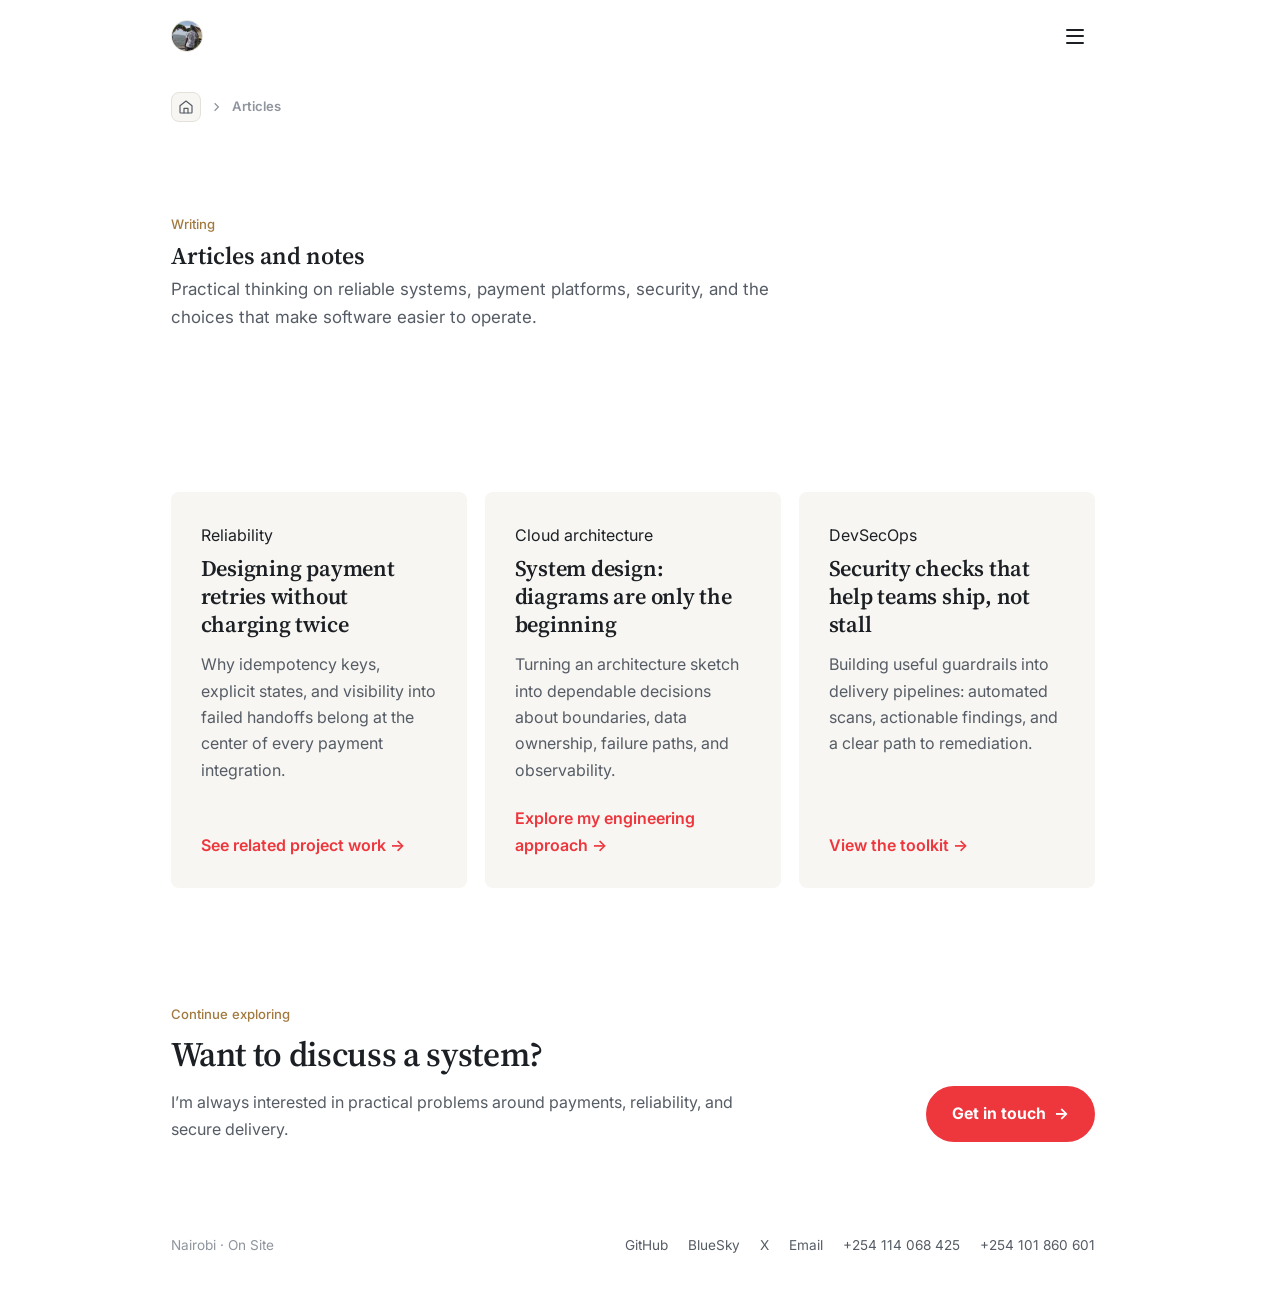
==== articles.html @ 3cbe91ba "Separated sections in files, added more verifiable content" ====
<!DOCTYPE html>
<html lang="en">

<head>
  <meta charset="UTF-8">
  <meta name="viewport" content="width=device-width, initial-scale=1, viewport-fit=cover">
  <title>Articles | Peter Barasa</title>
  <link rel="icon" href="static/favicon.ico" sizes="any">
  <link rel="icon" type="image/png" sizes="32x32" href="static/favicon-32x32.png">
  <link rel="icon" type="image/png" sizes="16x16" href="static/favicon-16x16.png">
  <link rel="apple-touch-icon" sizes="180x180" href="static/apple-touch-icon.png">
  <link rel="manifest" href="static/site.webmanifest">
  <meta name="theme-color" content="#ffffff">
  <link rel="preconnect" href="https://fonts.googleapis.com">
  <link rel="preconnect" href="https://fonts.gstatic.com" crossorigin>
  <link
    href="https://fonts.googleapis.com/css2?family=Source+Serif+4:opsz,wght@8..60,400;8..60,500;8..60,600;8..60,700&family=Inter:wght@400;500;600&display=swap"
    rel="stylesheet">
  <link rel="stylesheet" href="static/site.css">
  <script src="static/site.js" defer></script>
</head>

<body>
  <header class="nav">
    <div class="nav-inner">
      <a class="nav-id" href="index.html">
        <span class="avatar media">
          <img src="static/me.jpeg" alt="Peter Barasa" width="32" height="32" decoding="async">
        </span>
      </a>
      <button type="button" class="menu-btn" id="menuBtn" aria-expanded="false" aria-controls="sidebar"
        aria-label="Open menu">
        <span class="bar"></span>
        <span class="bar"></span>
        <span class="bar"></span>
      </button>
    </div>
  </header>

  <div class="sidebar-overlay" id="sidebarOverlay"></div>

  <aside class="sidebar" id="sidebar" aria-hidden="true">
    <nav class="links" aria-label="Site navigation">
      <a href="index.html">
        <svg viewBox="0 0 24 24" fill="none" stroke="currentColor" stroke-width="1.7" stroke-linecap="round"
          stroke-linejoin="round" aria-hidden="true">
          <path d="m3 10 9-7 9 7v10a1 1 0 0 1-1 1H4a1 1 0 0 1-1-1V10Z" />
          <path d="M9 21v-7h6v7" />
        </svg>
        Home
      </a>
      <a href="experience.html#philosophy">
        <svg viewBox="0 0 24 24" fill="none" stroke="currentColor" stroke-width="1.7" stroke-linecap="round"
          stroke-linejoin="round" aria-hidden="true">
          <path d="M9 18h6" />
          <path d="M10 22h4" />
          <path
            d="M15.09 14c.18-.98.65-1.74 1.41-2.5A4.65 4.65 0 0 0 18 8 6 6 0 0 0 6 8c0 1 .23 2.23 1.5 3.5A4.61 4.61 0 0 1 8.91 14" />
        </svg>
        Philosophy
      </a>
      <a href="experience.html#arsenal">
        <svg viewBox="0 0 24 24" fill="none" stroke="currentColor" stroke-width="1.7" stroke-linecap="round"
          stroke-linejoin="round" aria-hidden="true">
          <path d="M21 8.5 12 3.5 3 8.5v7L12 20.5l9-5v-7Z" />
          <path d="M3 8.5 12 13.5l9-5" />
          <path d="M12 13.5v7" />
        </svg>
        Arsenal
      </a>
      <a href="projects.html">
        <svg viewBox="0 0 24 24" fill="none" stroke="currentColor" stroke-width="1.7" stroke-linecap="round"
          stroke-linejoin="round" aria-hidden="true">
          <path d="m12 2 9 5-9 5-9-5 9-5Z" />
          <path d="m3 12 9 5 9-5" />
          <path d="m3 17 9 5 9-5" />
        </svg>
        Projects
      </a>
      <a href="focus.html#domain">
        <svg viewBox="0 0 24 24" fill="none" stroke="currentColor" stroke-width="1.7" stroke-linecap="round"
          stroke-linejoin="round" aria-hidden="true">
          <rect x="2" y="5" width="20" height="14" rx="2.5" />
          <path d="M2 10h20" />
        </svg>
        FinTech
      </a>
      <a href="focus.html#ai-workflows">
        <svg viewBox="0 0 24 24" fill="none" stroke="currentColor" stroke-width="1.7" stroke-linecap="round"
          stroke-linejoin="round" aria-hidden="true">
          <path d="M12 2.5 13.9 8 19.5 9.9 13.9 11.8 12 17.3 10.1 11.8 4.5 9.9 10.1 8 12 2.5Z" />
          <path d="M18.5 15.5 19.3 17.7 21.5 18.5 19.3 19.3 18.5 21.5 17.7 19.3 15.5 18.5 17.7 17.7 18.5 15.5Z" />
        </svg>
        AI Workflows
      </a>
      <a href="focus.html#research">
        <svg viewBox="0 0 24 24" fill="none" stroke="currentColor" stroke-width="1.7" stroke-linecap="round"
          stroke-linejoin="round" aria-hidden="true">
          <path d="M3 17 9 11l4 4 8-8" />
          <path d="M15 7h6v6" />
        </svg>
        Research
      </a>
      <a href="community.html">
        <svg viewBox="0 0 24 24" fill="none" stroke="currentColor" stroke-width="1.7" stroke-linecap="round" stroke-linejoin="round" aria-hidden="true">
          <path d="M16 20v-1.5A3.5 3.5 0 0 0 12.5 15h-5A3.5 3.5 0 0 0 4 18.5V20" />
          <circle cx="10" cy="7" r="3" />
          <path d="M17 9a3 3 0 1 0 0-6M20 20v-1.5a3.5 3.5 0 0 0-2.5-3.35" />
        </svg>
        Community
      </a>
      <a href="articles.html">
        <svg viewBox="0 0 24 24" fill="none" stroke="currentColor" stroke-width="1.7" stroke-linecap="round" stroke-linejoin="round" aria-hidden="true">
          <path d="M5 3h11l3 3v15H5z" />
          <path d="M8 10h8M8 14h8M8 18h5" />
        </svg>
        Articles
      </a>

      <a href="education.html">
        <svg viewBox="0 0 24 24" fill="none" stroke="currentColor" stroke-width="1.7" stroke-linecap="round"
          stroke-linejoin="round" aria-hidden="true">
          <path d="M22 9.5 12 4.5 2 9.5l10 5 10-5Z" />
          <path d="M6 11.8V16c0 1.4 2.7 2.5 6 2.5s6-1.1 6-2.5v-4.2" />
        </svg>
        Education
      </a>
      <a href="contact.html">
        <svg viewBox="0 0 24 24" fill="none" stroke="currentColor" stroke-width="1.7" stroke-linecap="round"
          stroke-linejoin="round" aria-hidden="true">
          <rect x="2.5" y="4.5" width="19" height="15" rx="2.5" />
          <path d="m3.5 7 8.5 6 8.5-6" />
        </svg>
        Connect
      </a>
    </nav>
    <div class="sidebar-foot">
      <a href="https://github.com/barasapeter" target="_blank" rel="noopener">GitHub</a>
      <a href="https://bsky.app/profile/barasapeter.bsky.social" target="_blank" rel="noopener">BlueSky</a>
      <a href="https://x.com/devilmusk" target="_blank" rel="noopener">X</a>
    </div>
  </aside>
  <div class="page-trail wrap" aria-label="You are here">
    <a href="index.html" aria-label="Home">
      <svg viewBox="0 0 24 24" fill="none" stroke="currentColor" stroke-width="1.8" stroke-linecap="round" stroke-linejoin="round" aria-hidden="true"><path d="m3 10 9-7 9 7v10a1 1 0 0 1-1 1H4a1 1 0 0 1-1-1V10Z" /><path d="M9 21v-7h6v7" /></svg>
    </a>
    <svg class="trail-arrow" viewBox="0 0 24 24" fill="none" stroke="currentColor" stroke-width="2" aria-hidden="true"><path d="m9 18 6-6-6-6" /></svg>
    <span aria-current="page">Articles</span>
  </div>
  <main id="top">
    <section class="wrap articles-intro">
      <span class="eyebrow">Writing</span>
      <h1>Articles and notes</h1>
      <p class="lede">Practical thinking on reliable systems, payment platforms, security, and the choices that make software easier to operate.</p>
    </section>
    <section class="wrap article-list" aria-label="Articles">
      <article class="article-card">
        <span class="kicker">Reliability</span>
        <h2>Designing payment retries without charging twice</h2>
        <p>Why idempotency keys, explicit states, and visibility into failed handoffs belong at the center of every payment integration.</p>
        <a class="text-link" href="project-details.html">See related project work <span aria-hidden="true">→</span></a>
      </article>
      <article id="system-design" class="article-card">
        <span class="kicker">Cloud architecture</span>
        <h2>System design: diagrams are only the beginning</h2>
        <p>Turning an architecture sketch into dependable decisions about boundaries, data ownership, failure paths, and observability.</p>
        <a class="text-link" href="experience.html">Explore my engineering approach <span aria-hidden="true">→</span></a>
      </article>
      <article class="article-card">
        <span class="kicker">DevSecOps</span>
        <h2>Security checks that help teams ship, not stall</h2>
        <p>Building useful guardrails into delivery pipelines: automated scans, actionable findings, and a clear path to remediation.</p>
        <a class="text-link" href="experience.html#arsenal">View the toolkit <span aria-hidden="true">→</span></a>
      </article>
    </section>
    <section class="page-next wrap" aria-label="Continue exploring">
      <span class="eyebrow">Continue exploring</span>
      <div class="page-next-inner">
        <div><h2>Want to discuss a system?</h2><p>I’m always interested in practical problems around payments, reliability, and secure delivery.</p></div>
        <a class="btn primary" href="contact.html">Get in touch <span aria-hidden="true">→</span></a>
      </div>
    </section>
  </main>
  <footer class="wrap">
    <div class="footer-inner">
      <span>Nairobi · On Site</span>
      <div class="footer-links">
        <a href="https://github.com/barasapeter" target="_blank" rel="noopener">GitHub</a>
        <a href="https://bsky.app/profile/barasapeter.bsky.social" target="_blank" rel="noopener">BlueSky</a>
        <a href="https://x.com/devilmusk" target="_blank" rel="noopener">X</a>
        <a
          href="https://cardlabs.cloud/cdn-cgi/l/email-protection#9bf9fae9fae8faebfeeffee9aea9dbfcf6faf2f7b5f8f4f6">Email</a>
        <a href="tel:+254114068425">+254 114 068 425</a>
        <a href="tel:+254101860601">+254 101 860 601</a>
      </div>

    </div>
  </footer>
</body>

</html>
---- static/site.css ----
:root {
      --bg: #ffffff;
      --bg-soft: #f7f6f3;
      --surface: #ffffff;
      --ink: #1c2024;
      --ink-soft: #565c65;
      --ink-faint: #90959d;
      --line: #e4e1da;
      --accent: #EE363D;
      --accent-soft: #eef1f4;
      --gold: #a2793f;
      --gold-soft: #f4ede1;
      --shadow: 0 1px 2px rgba(28, 32, 36, 0.04), 0 6px 20px rgba(28, 32, 36, 0.05);
      --radius: 8px;
      --font-serif: 'Source Serif 4', Georgia, 'Times New Roman', serif;
      --font-sans: 'Inter', -apple-system, BlinkMacSystemFont, 'Segoe UI', sans-serif;
      --header-h: 74px;
      --skel-base: var(--bg-soft);
      --skel-hi: var(--line);
      color-scheme: light;
    }

    @media (prefers-color-scheme: dark) {
      :root:not([data-theme="light"]) {
        --bg: #15171b;
        --bg-soft: #1b1e23;
        --surface: #1e2126;
        --ink: #edeae3;
        --ink-soft: #a4a9b3;
        --ink-faint: #6d7278;
        --line: #2c2f35;
        --accent: #a9c1dd;
        --accent-soft: #232a33;
        --gold: #d3ac74;
        --gold-soft: #2c2416;
        --shadow: 0 1px 2px rgba(0, 0, 0, 0.2), 0 8px 24px rgba(0, 0, 0, 0.3);
        color-scheme: dark;
      }
    }

    :root[data-theme="dark"] {
      --bg: #15171b;
      --bg-soft: #1b1e23;
      --surface: #1e2126;
      --ink: #edeae3;
      --ink-soft: #a4a9b3;
      --ink-faint: #6d7278;
      --line: #2c2f35;
      --accent: #a9c1dd;
      --accent-soft: #232a33;
      --gold: #d3ac74;
      --gold-soft: #2c2416;
      --shadow: 0 1px 2px rgba(0, 0, 0, 0.2), 0 8px 24px rgba(0, 0, 0, 0.3);
      color-scheme: dark;
    }

    * {
      box-sizing: border-box;
    }

    html {
      scroll-behavior: smooth;
      scroll-padding-top: calc(var(--header-h, 74px) + 16px + env(safe-area-inset-top, 0px));
      scrollbar-gutter: stable;
    }

    body {
      margin: 0;
      background: var(--bg);
      color: var(--ink);
      font-family: var(--font-sans);
      font-size: 16px;
      line-height: 1.65;
      padding-top: env(safe-area-inset-top, 0px);
      padding-bottom: env(safe-area-inset-bottom, 0px);
      -webkit-font-smoothing: antialiased;
    }

    img {
      max-width: 100%;
      display: block;
    }

    html.fonts-loading .hero,
    html.fonts-loading .nav-name {
      visibility: hidden;
    }

    a {
      color: inherit;
    }

    ::selection {
      background: var(--accent);
      color: #fff;
    }

    :focus-visible {
      outline: 2px solid var(--accent);
      outline-offset: 3px;
    }

    .wrap {
      width: 100%;
      max-width: 980px;
      margin-inline: auto;
      padding-inline: clamp(20px, 4vw, 28px);
    }

    h1,
    h2,
    h3,
    h4 {
      font-family: var(--font-serif);
      font-weight: 600;
      margin: 0;
      color: var(--ink);
    }

    p {
      margin: 0;
    }

    header.nav {
      position: sticky;
      top: env(safe-area-inset-top, 0px);
      z-index: 80;
      background: color-mix(in srgb, var(--bg) 88%, transparent);
      -webkit-backdrop-filter: blur(12px);
      backdrop-filter: blur(12px);
      transition: background-color .25s ease;
    }

    body.sidebar-locked header.nav {
      background: var(--bg);
    }

    .nav-inner {
      width: 100%;
      max-width: 980px;
      margin-inline: auto;
      padding-inline: clamp(20px, 4vw, 28px);
      padding-block: 16px;
      display: flex;
      align-items: center;
      justify-content: space-between;
      gap: 20px;
    }

    .nav-id {
      display: flex;
      align-items: center;
      gap: 11px;
      text-decoration: none;
      font-family: var(--font-serif);
      font-weight: 600;
      font-size: 1.05rem;
      min-width: 0;
      color: var(--accent);
    }

    .nav-id .avatar {
      width: 32px;
      height: 32px;
      border-radius: 50%;
      border: 1px solid var(--line);
      flex-shrink: 0;
      overflow: hidden;
    }

    .nav-id .avatar img {
      width: 100%;
      height: 100%;
      object-fit: cover;
      display: block;
    }

    .nav-id .nav-name {
      white-space: nowrap;
      overflow: hidden;
      text-overflow: ellipsis;
      min-width: 0;
    }

    .menu-btn {
      --line-w: 18px;
      --line-h: 1.5px;
      --line-gap: 5px;
      --shift: calc(var(--line-h) + var(--line-gap));
      display: flex;
      flex-direction: column;
      align-items: center;
      justify-content: center;
      gap: var(--line-gap);
      width: 40px;
      height: 40px;
      padding: 0;
      margin: 0;
      border: 0;
      border-radius: 8px;
      background: transparent;
      box-shadow: none;
      cursor: pointer;
      flex-shrink: 0;
      -webkit-tap-highlight-color: transparent;
      transition: background-color .15s ease;
    }

    .menu-btn:hover {
      background: var(--accent-soft);
    }

    .menu-btn:active {
      background: color-mix(in srgb, var(--accent-soft) 60%, var(--line));
    }

    .menu-btn .bar {
      display: block;
      width: var(--line-w);
      height: var(--line-h);
      background: var(--ink);
      border-radius: 1px;
      transition: transform .3s cubic-bezier(.4, 0, .2, 1), opacity .2s ease;
      will-change: transform, opacity;
    }

    .menu-btn[aria-expanded="true"] .bar:nth-child(1) {
      transform: translateY(var(--shift)) rotate(45deg);
    }

    .menu-btn[aria-expanded="true"] .bar:nth-child(2) {
      opacity: 0;
    }

    .menu-btn[aria-expanded="true"] .bar:nth-child(3) {
      transform: translateY(calc(-1 * var(--shift))) rotate(-45deg);
    }

    .sidebar-overlay {
      position: fixed;
      top: calc(var(--header-h, 74px) + env(safe-area-inset-top, 0px));
      left: 0;
      right: 0;
      bottom: 0;
      background: rgba(20, 22, 26, 0.35);
      opacity: 0;
      pointer-events: none;
      transition: opacity .28s ease;
      z-index: 60;
    }

    .sidebar-overlay.open {
      opacity: 1;
      pointer-events: auto;
    }

    .sidebar {
      position: fixed;
      top: 0;
      right: 0;
      height: 100%;
      width: min(300px, 80vw);
      padding-top: calc(var(--header-h, 74px) + env(safe-area-inset-top, 0px));
      background: var(--surface);
      border-left: 1px solid var(--line);
      box-shadow: -16px 0 40px -24px rgba(20, 22, 26, .35);
      z-index: 70;
      display: flex;
      flex-direction: column;
      transform: translateX(100%);
      visibility: hidden;
      transition: transform .28s cubic-bezier(.32, .72, .28, 1), visibility 0s linear .28s;
      will-change: transform;
    }

    .sidebar.open {
      transform: translateX(0);
      visibility: visible;
      transition: transform .28s cubic-bezier(.32, .72, .28, 1), visibility 0s;
    }

    nav.links {
      display: flex;
      flex-direction: column;
      gap: 2px;
      padding: 14px 12px;
      overflow-y: auto;
      flex: 1 1 auto;
      font-size: 0.95rem;
      -webkit-overflow-scrolling: touch;
    }

    nav.links a {
      position: relative;
      display: flex;
      align-items: center;
      gap: 13px;
      text-decoration: none;
      color: var(--ink-soft);
      font-weight: 500;
      padding: 12px 14px;
      border-radius: 10px;
      transition: background-color .18s ease, color .18s ease;
    }

    nav.links a svg {
      width: 18px;
      height: 18px;
      flex-shrink: 0;
      opacity: .65;
      transition: opacity .18s ease, color .18s ease;
    }

    nav.links a:hover,
    nav.links a:focus-visible {
      background: var(--accent-soft);
      color: var(--ink);
    }

    nav.links a:hover svg,
    nav.links a:focus-visible svg {
      opacity: 1;
      color: var(--accent);
    }

    nav.links a.active {
      background: var(--accent-soft);
      color: var(--accent);
      font-weight: 600;
    }

    nav.links a.active svg {
      opacity: 1;
      color: var(--accent);
    }

    nav.links a.active::before {
      content: "";
      position: absolute;
      right: -12px;
      top: 50%;
      transform: translateY(-50%);
      width: 3px;
      height: 20px;
      border-radius: 3px 0 0 3px;
      background: var(--accent);
    }

    .sidebar-foot {
      margin-top: auto;
      padding: 14px 16px calc(16px + env(safe-area-inset-bottom, 0px));
      display: flex;
      gap: 8px;
    }

    .sidebar-foot a {
      flex: 1 1 0;
      text-align: center;
      text-decoration: none;
      font-size: 0.78rem;
      font-weight: 500;
      color: var(--ink-soft);
      background: var(--bg-soft);
      border: 1px solid var(--line);
      padding: 9px 6px;
      border-radius: 10px;
      transition: color .18s ease, border-color .18s ease;
    }

    .sidebar-foot a:hover {
      color: var(--accent);
      border-color: var(--accent);
    }

    body.sidebar-locked {
      overflow: hidden;
    }

    @media (prefers-reduced-motion: reduce) {

      .sidebar,
      .sidebar-overlay,
      nav.links a,
      nav.links a svg,
      .menu-btn .bar {
        transition: none !important;
      }
    }

    section {
      padding-block: clamp(56px, 8vw, 88px);
    }

    section.alt {
      background: var(--bg-soft);
    }

    .eyebrow {
      font-size: 0.82rem;
      color: var(--gold);
      margin-bottom: 14px;
      font-weight: 500;
    }

    h2 {
      font-size: clamp(1.6rem, 2.8vw, 2.15rem);
      margin-bottom: 16px;
      letter-spacing: -0.01em;
    }

    .lede {
      color: var(--ink-soft);
      max-width: 60ch;
      margin-bottom: clamp(28px, 4vw, 44px);
      font-size: 1.06rem;
    }

    /* ---------------------------------------------------------------
       HERO
       --------------------------------------------------------------- */

    .hero {
      padding-block: clamp(32px, 5vw, 72px) clamp(40px, 6vw, 80px);
    }

    .hero-grid {
      display: grid;
      grid-template-columns: minmax(0, 1.12fr) minmax(0, 0.72fr);
      gap: clamp(28px, 5vw, 60px);
      align-items: start;
    }

    .hero .role {
      font-size: clamp(0.82rem, 1.4vw, 0.95rem);
      color: var(--gold);
      font-weight: 500;
      margin-bottom: 10px;
    }

    .hero h1 {
      font-size: clamp(1.9rem, 5.4vw, 3.1rem);
      line-height: 1.13;
      letter-spacing: -0.02em;
      margin-bottom: 14px;
      text-wrap: balance;
    }

    .hero .headline {
      font-family: var(--font-serif);
      font-size: clamp(1.35rem, 3vw, 1.9rem);
      line-height: 1.25;
      letter-spacing: -0.01em;
      font-weight: 500;
      color: var(--ink);
      margin-bottom: 22px;
      max-width: 42ch;
      text-wrap: balance;
    }

    .hero .desc-primary {
      color: var(--ink-soft);
      font-size: clamp(0.92rem, 1.3vw, 1rem);
      max-width: 50ch;
      margin-bottom: 20px;
      line-height: 1.6;
    }

    /* --- Hero callout: "Operating principle" (minimal) --- */

    .hero-note {
      margin-top: 28px;
      max-width: 56ch;
      padding: clamp(18px, 2.6vw, 24px) clamp(20px, 3vw, 28px);
      background: var(--bg-soft);
      border-left: 3px solid var(--gold);
      border-radius: 0 var(--radius) var(--radius) 0;
    }

    .hero-note p {
      color: var(--ink-soft);
      font-size: 0.95rem;
      line-height: 1.7;
    }

    .hero-ctas {
      display: flex;
      gap: 12px;
      flex-wrap: nowrap;
    }

    .btn {
      font-family: var(--font-sans);
      font-size: 0.99rem;
      font-weight: bold;
      padding: 13px 24px;
      border-radius: 40px;
      text-decoration: none;
      display: inline-flex;
      align-items: center;
      gap: 8px;
      border: 2px solid var(--line);
      color: var(--ink);
      transition: border-color .15s ease, background-color .15s ease;
      white-space: nowrap;
    }

    .btn.primary {
      background: var(--accent);
      border-color: var(--accent);
      color: #fff;
    }

    .btn.primary:hover {
      background: color-mix(in srgb, var(--accent) 85%, black);
    }

    .btn:not(.primary):hover {
      border-color: var(--accent);
    }

    .btn-icon {
      width: 1em;
      height: 1em;
      display: block;
      flex-shrink: 0;
    }

    .hero-photo {
      justify-self: end;
      width: 100%;
      max-width: 340px;
      aspect-ratio: 4 / 5;
      border-radius: var(--radius);
      overflow: hidden;
      border: 1px solid var(--line);
      background: var(--bg-soft);
      box-shadow: var(--shadow);
    }

    .hero-photo img {
      width: 100%;
      height: 100%;
      object-fit: cover;
      object-position: center 22%;
    }

    .stat-strip {
      display: grid;
      grid-template-columns: repeat(3, minmax(0, 1fr));
      gap: clamp(24px, 4vw, 48px);
      margin-top: clamp(44px, 6vw, 68px);
      padding-top: 0;
    }

    .stat-strip .stat {
      padding-block: 4px;
    }

    .stat .num {
      font-family: var(--font-serif);
      font-size: clamp(1.35rem, 3vw, 1.7rem);
      color: var(--accent);
      display: block;
      line-height: 1.2;
    }

    .stat .label {
      font-size: 0.85rem;
      color: var(--ink-faint);
      margin-top: 6px;
      display: block;
    }

    .quote-block {
      font-family: var(--font-serif);
      font-size: clamp(1.15rem, 2.2vw, 1.35rem);
      line-height: 1.5;
      color: var(--ink);
      max-width: 66ch;
      margin: 0 0 clamp(32px, 4vw, 44px);
      padding-left: clamp(16px, 3vw, 24px);
      border-left: 3px solid var(--gold);
    }

    .motive-list {
      display: grid;
      grid-template-columns: repeat(auto-fit, minmax(260px, 1fr));
      gap: 32px 40px;
    }

    .motive-list .item {
      display: flex;
      gap: 16px;
    }

    .motive-list .mark {
      font-family: var(--font-serif);
      color: var(--gold);
      font-size: 1.2rem;
      flex-shrink: 0;
      line-height: 1.6;
    }

    .motive-list p {
      color: var(--ink-soft);
      font-size: 0.98rem;
    }

    .role-chips {
      display: flex;
      flex-wrap: wrap;
      gap: 10px;
      margin-top: 40px;
    }

    .chip {
      font-size: 0.85rem;
      color: var(--ink-soft);
      background: var(--accent-soft);
      padding: 7px 15px;
      border-radius: 40px;
    }

    /* ---------------------------------------------------------------
       ENGINEERING PHILOSOPHY TOPICS PANEL
       --------------------------------------------------------------- */

    .philosophy-topics {
      margin-top: clamp(36px, 5vw, 56px);
      padding: clamp(22px, 3.2vw, 34px);
      background: var(--surface);
      border: 1px solid var(--line);
      border-radius: var(--radius);
      box-shadow: var(--shadow);
    }

    .philosophy-topics .topics-title {
      font-family: var(--font-serif);
      font-size: clamp(1.05rem, 2.2vw, 1.28rem);
      font-weight: 600;
      line-height: 1.4;
      letter-spacing: -0.01em;
      color: var(--ink);
      margin-bottom: 18px;
    }

    .philosophy-topics .role-chips {
      margin-top: 0;
      gap: 9px;
    }

    a.chip {
      display: inline-flex;
      align-items: center;
      gap: 7px;
      text-decoration: none;
      border: 1px solid transparent;
    }

    a.chip .chip-arrow {
      width: 13px;
      height: 13px;
      flex-shrink: 0;
      opacity: .5;
      transition: transform .18s ease, opacity .18s ease;
    }

    a.chip:hover,
    a.chip:focus-visible {
      background: var(--bg);
      color: var(--accent);
      border-color: color-mix(in srgb, var(--accent) 45%, transparent);
    }

    a.chip:hover .chip-arrow,
    a.chip:focus-visible .chip-arrow {
      opacity: 1;
      transform: translateX(2px);
    }

    .topics-cta {
      display: flex;
      align-items: center;
      flex-wrap: wrap;
      gap: 12px;
      margin-top: clamp(22px, 3vw, 28px);
      padding-top: clamp(20px, 3vw, 26px);
    }

    .topics-cta .btn {
      font-size: 0.92rem;
      padding: 11px 20px;
    }

    @media (prefers-reduced-motion: reduce) {

      a.chip,
      a.chip .chip-arrow {
        transition: none !important;
      }
    }

    .arsenal-list {
      display: flex;
      flex-direction: column;
    }

    .arsenal-row {
      display: grid;
      grid-template-columns: minmax(180px, 240px) 1fr;
      gap: clamp(16px, 4vw, 32px);
      padding-block: clamp(24px, 3.5vw, 36px);
    }

    .arsenal-row h3 {
      font-size: 1.12rem;
    }

    .arsenal-row .kicker {
      display: block;
      font-size: 0.82rem;
      color: var(--gold);
      margin-bottom: 6px;
      font-family: var(--font-sans);
      font-weight: 500;
    }

    .arsenal-row .tools {
      color: var(--ink-faint);
      font-size: 0.88rem;
      margin-top: 10px;
    }

    .arsenal-row ul {
      margin: 0;
      padding-left: 18px;
      color: var(--ink-soft);
      font-size: 0.95rem;
    }

    .arsenal-row li {
      margin-bottom: 6px;
    }

    .project {
      background: var(--surface);
      border: 1px solid var(--line);
      border-radius: var(--radius);
      padding: clamp(22px, 3.4vw, 34px);
      margin-bottom: 22px;
      box-shadow: var(--shadow);
    }

    .project-head {
      display: flex;
      justify-content: space-between;
      align-items: baseline;
      gap: 16px;
      flex-wrap: wrap;
      margin-bottom: 12px;
    }

    .project-head h3 {
      font-size: 1.25rem;
    }

    .project-head a.visit {
      font-size: 0.86rem;
      color: var(--accent);
      text-decoration: none;
      border-bottom: 1px solid color-mix(in srgb, var(--accent) 40%, transparent);
      white-space: nowrap;
      font-family: var(--font-sans);
    }

    .project-head a.visit:hover {
      border-color: var(--accent);
    }

    .project p.desc {
      color: var(--ink-soft);
      margin-bottom: 22px;
      max-width: 70ch;
    }

    .project-cols {
      display: grid;
      grid-template-columns: repeat(auto-fit, minmax(190px, 1fr));
      gap: 22px;
      margin-bottom: 20px;
    }

    .project-cols h4 {
      font-size: 0.82rem;
      color: var(--gold);
      margin: 0 0 9px;
      font-weight: 500;
    }

    .project-cols ul {
      margin: 0;
      padding-left: 16px;
      font-size: 0.9rem;
      color: var(--ink-soft);
    }

    .project-cols li {
      margin-bottom: 5px;
    }

    .stack-row {
      display: flex;
      flex-wrap: wrap;
      gap: 8px;
    }

    .stack-row span {
      font-size: 0.8rem;
      color: var(--ink-soft);
      background: var(--accent-soft);
      padding: 5px 12px;
      border-radius: 40px;
    }

    .two-col {
      display: grid;
      grid-template-columns: repeat(auto-fit, minmax(260px, 1fr));
      gap: clamp(28px, 5vw, 56px);
    }

    .two-col h4 {
      font-size: 0.95rem;
      color: var(--accent);
      margin-bottom: 16px;
      font-family: var(--font-sans);
      font-weight: 600;
    }

    .two-col ul {
      margin: 0;
      padding-left: 18px;
      color: var(--ink-soft);
      font-size: 0.97rem;
    }

    .two-col li {
      margin-bottom: 10px;
    }

    .flow-grid {
      display: grid;
      grid-template-columns: repeat(auto-fit, minmax(190px, 1fr));
      gap: clamp(22px, 3vw, 28px);
      margin-bottom: 36px;
    }

    .flow-card h4 {
      font-size: 1.02rem;
      margin-bottom: 8px;
      font-family: var(--font-serif);
    }

    .flow-card p {
      font-size: 0.9rem;
      color: var(--ink-soft);
    }

    .flow-card .rule {
      width: 28px;
      height: 2px;
      background: var(--gold);
      margin-bottom: 14px;
    }

    .principle-grid {
      display: grid;
      grid-template-columns: repeat(3, minmax(0, 1fr));
      gap: clamp(28px, 4vw, 40px) clamp(32px, 5vw, 56px);
    }

    .principle-grid h4 {
      font-size: 1.05rem;
      margin-bottom: 14px;
    }

    .principle-grid ul {
      margin: 0;
      padding-left: 18px;
      color: var(--ink-soft);
      font-size: 0.95rem;
    }

    .principle-grid li {
      margin-bottom: 9px;
    }

    .principle-photo {
      justify-self: center;
      align-self: start;
      width: 100%;
      max-width: 220px;
      aspect-ratio: 4 / 5;
      border-radius: var(--radius);
      border: 1px solid var(--line);
      box-shadow: var(--shadow);
    }

    .principle-photo img {
      width: 100%;
      height: 100%;
      object-fit: cover;
      object-position: center 22%;
    }

    .edu-block {
      background: var(--surface);
      border: 1px solid var(--line);
      border-radius: var(--radius);
      padding: clamp(24px, 4vw, 40px);
      box-shadow: var(--shadow);
    }

    .edu-block h3 {
      font-size: 1.2rem;
      margin-bottom: 4px;
    }

    .edu-block .school {
      color: var(--accent);
      font-size: 0.95rem;
      margin-bottom: 26px;
      display: block;
      font-family: var(--font-sans);
    }

    .edu-cols {
      display: grid;
      grid-template-columns: repeat(auto-fit, minmax(200px, 1fr));
      gap: clamp(22px, 3vw, 30px);
    }

    .edu-cols h4 {
      font-size: 0.82rem;
      color: var(--ink-faint);
      margin-bottom: 10px;
      font-family: var(--font-sans);
      font-weight: 500;
    }

    .edu-cols ul {
      margin: 0;
      padding-left: 16px;
      font-size: 0.88rem;
      color: var(--ink-soft);
    }

    .edu-cols li {
      margin-bottom: 6px;
    }

    .cert-cols {
      display: grid;
      grid-template-columns: repeat(auto-fit, minmax(240px, 1fr));
      gap: clamp(28px, 4vw, 40px);
      margin-top: 56px;
    }

    .cert-cols h4 {
      font-size: 0.95rem;
      color: var(--accent);
      margin-bottom: 16px;
      font-family: var(--font-sans);
      font-weight: 600;
    }

    .cert-cols ul {
      margin: 0;
      padding-left: 18px;
      color: var(--ink-soft);
    }

    .cert-cols li {
      margin-bottom: 9px;
    }

    .connect-ctas {
      display: flex;
      gap: 14px;
      flex-wrap: wrap;
    }

    .page-trail {
      display: flex;
      align-items: center;
      gap: 8px;
      padding-top: 20px;
      color: var(--ink-faint);
      font-size: .82rem;
      font-weight: 600;
    }

    .page-trail a {
      display: grid;
      place-items: center;
      width: 30px;
      height: 30px;
      color: var(--ink-soft);
      background: var(--bg-soft);
      border: 1px solid var(--line);
      border-radius: 8px;
    }

    .page-trail a:hover { color: var(--accent); }
    .page-trail svg { width: 16px; height: 16px; }
    .page-trail .trail-arrow { width: 15px; color: var(--ink-faint); }

    .page-next {
      padding-top: clamp(36px, 6vw, 64px);
      padding-bottom: clamp(28px, 5vw, 52px);
    }

    .page-next-inner {
      display: flex;
      align-items: end;
      justify-content: space-between;
      gap: 24px;
    }

    .page-next h2 {
      font-size: clamp(1.55rem, 3vw, 2.15rem);
      margin-bottom: 6px;
    }

    .page-next p {
      color: var(--ink-soft);
      max-width: 58ch;
    }

    .project-section { padding-bottom: 20px; }

    .project-grid {
      display: grid;
      grid-template-columns: repeat(3, minmax(0, 1fr));
      gap: 18px;
      margin-top: 28px;
    }

    .project-card {
      overflow: hidden;
      background: var(--surface);
      border: 1px solid var(--line);
      border-radius: var(--radius);
      box-shadow: var(--shadow);
    }

    .project-card > img {
      width: 100%;
      aspect-ratio: 16 / 9;
      object-fit: cover;
    }

    .project-card-body { padding: 20px; }
    .project-card h3 { font-size: 1.3rem; margin: 5px 0 9px; }
    .project-card p { color: var(--ink-soft); font-size: .93rem; }
    .project-card .stack-row { margin-top: 18px; }

    .project-detail-intro { padding-bottom: 30px; }
    .project-detail { display: grid; grid-template-columns: minmax(220px, .75fr) minmax(0, 1.25fr); gap: clamp(24px, 5vw, 56px); align-items: start; padding: clamp(38px, 6vw, 72px) 0; max-width: 924px; margin: 0 auto; border-top: 1px solid var(--line); }
    .project-detail > img { width: 100%; aspect-ratio: 4 / 3; object-fit: cover; border-radius: var(--radius); }
    .project-detail h2 { font-size: clamp(1.55rem, 3vw, 2.15rem); margin: 5px 0 10px; }
    .project-detail .project-cols { margin-top: 22px; }
    .project-detail .project-cols p { color: var(--ink-soft); font-size: .92rem; }

    .articles-intro { padding-bottom: 28px; }
    .article-list { display: grid; grid-template-columns: repeat(3, minmax(0, 1fr)); gap: 18px; padding-bottom: 48px; }
    .article-card { display: flex; flex-direction: column; align-items: flex-start; padding: clamp(22px, 3vw, 30px); background: var(--bg-soft); border-radius: var(--radius); }
    .article-card h2 { font-size: 1.4rem; line-height: 1.25; margin: 7px 0 12px; }
    .article-card p { color: var(--ink-soft); margin-bottom: 22px; }
    .text-link { color: var(--accent); text-decoration: none; font-weight: 600; margin-top: auto; }
    .text-link:hover { text-decoration: underline; }

    .community-intro { padding-bottom: 28px; }
    .community-list { display: grid; grid-template-columns: repeat(3, minmax(0, 1fr)); gap: 18px; padding-bottom: 48px; }
    .community-card { overflow: hidden; background: var(--bg-soft); border-radius: var(--radius); }
    .community-card > img { width: 100%; aspect-ratio: 16 / 9; object-fit: cover; }
    .community-card-body { display: flex; flex-direction: column; align-items: flex-start; height: calc(100% - 1px); padding: clamp(24px, 3vw, 34px); }
    .community-card h2 { font-size: 1.45rem; line-height: 1.25; margin: 7px 0 12px; }
    .community-card p { color: var(--ink-soft); margin-bottom: 22px; }
    .community-featured { grid-column: span 2; background: var(--surface); border: 1px solid var(--line); box-shadow: var(--shadow); }
    .community-featured { display: grid; grid-template-columns: minmax(220px, .72fr) minmax(0, 1.28fr); }
    .community-featured > img { height: 100%; min-height: 260px; aspect-ratio: auto; }
    .community-topics { display: flex; flex-wrap: wrap; gap: 8px; margin: 4px 0 22px; }
    .community-topics span { padding: 6px 10px; border-radius: 99px; background: var(--accent-soft); color: var(--ink-soft); font-size: .82rem; }
    .community-social { padding-top: 10px; padding-bottom: 48px; }
    .community-social h2 { margin: 4px 0 6px; }
    .community-social > p { color: var(--ink-soft); margin-bottom: 20px; }

    /* Capability groups: concise cards instead of a long, dense checklist. */
    .arsenal-list {
      display: grid;
      grid-template-columns: repeat(2, minmax(0, 1fr));
      gap: 16px;
    }

    .arsenal-row {
      display: flex;
      flex-direction: column;
      gap: 18px;
      min-width: 0;
      padding: clamp(22px, 3vw, 30px);
      background: var(--bg-soft);
      border-radius: var(--radius);
    }

    .arsenal-row .tools {
      line-height: 1.7;
      margin-top: 8px;
    }

    .arsenal-row ul {
      padding-left: 17px;
      font-size: .9rem;
    }

    /* Project details become self-contained cards, including at mobile widths. */
    .project-detail {
      width: min(calc(100% - 40px), 924px);
      grid-template-columns: minmax(230px, .78fr) minmax(0, 1.22fr);
      gap: 0;
      overflow: hidden;
      padding: 0;
      margin: 0 auto 22px;
      background: var(--surface);
      border: 1px solid var(--line);
      border-radius: var(--radius);
      box-shadow: var(--shadow);
    }

    .project-detail > img {
      height: 100%;
      min-height: 260px;
      border-radius: 0;
    }

    .project-detail > div { padding: clamp(22px, 4vw, 38px); }
    .project-detail .lede { margin-bottom: 22px; }
    .project-detail .project-cols { margin: 0; gap: 10px; }
    .project-detail .project-cols > div {
      padding: 14px;
      background: var(--bg-soft);
      border-radius: 7px;
    }
    .project-detail .project-cols h4 { margin-bottom: 5px; }

    @media (max-width: 760px) {
      .arsenal-list { grid-template-columns: 1fr; }
      .project-detail { width: min(calc(100% - 32px), 560px); grid-template-columns: 1fr; }
      .project-detail > img { height: auto; min-height: 0; max-height: 230px; aspect-ratio: 16 / 9; }
      .project-detail > div { padding: 22px; }
    }

    @media (max-width: 760px) {
      .project-grid { grid-template-columns: 1fr; }
      .project-detail { grid-template-columns: 1fr; }
      .project-detail > img { max-height: 260px; }
      .article-list { grid-template-columns: 1fr; }
      .community-list { grid-template-columns: 1fr; }
      .community-featured { grid-column: auto; }
      .community-featured { display: block; }
      .community-featured > img { height: auto; min-height: 0; aspect-ratio: 16 / 9; }
    }

    @media (max-width: 620px) {
      .page-next-inner {
        align-items: flex-start;
        flex-direction: column;
      }
    }

    footer {
      padding: 40px 0 48px;
    }

    .footer-inner {
      display: flex;
      justify-content: space-between;
      align-items: center;
      flex-wrap: wrap;
      gap: 14px;
      font-size: 0.85rem;
      color: var(--ink-faint);
    }

    .footer-links {
      display: flex;
      gap: 20px;
      flex-wrap: wrap;
    }

    .footer-links a {
      text-decoration: none;
      color: var(--ink-soft);
    }

    .footer-links a:hover {
      color: var(--accent);
    }

    .media {
      position: relative;
      overflow: hidden;
      background-color: var(--skel-base);
      background-image: linear-gradient(90deg,
          var(--skel-base) 25%,
          var(--skel-hi) 37%,
          var(--skel-base) 63%);
      background-size: 400% 100%;
      background-repeat: no-repeat;
      background-position: 100% 50%;
      animation: skeleton-sweep 1.4s ease-in-out infinite;
    }

    @keyframes skeleton-sweep {
      0% {
        background-position: 100% 50%;
      }

      100% {
        background-position: 0% 50%;
      }
    }

    .media>img {
      opacity: 0;
      transition: opacity .35s ease;
    }

    .media.is-loaded,
    .media.is-error {
      animation: none;
      background-image: none;
    }

    .media.is-loaded>img,
    .media.is-error>img {
      opacity: 1;
    }

    @media (prefers-reduced-motion: reduce) {
      .media {
        animation: none;
      }

      .media>img {
        transition: none;
      }
    }

    /* ---------------------------------------------------------------
       RESPONSIVE
       --------------------------------------------------------------- */

    @media (max-width: 900px) {
      .hero-grid {
        grid-template-columns: 1fr;
        gap: 26px;
      }

      .hero-photo {
        order: -1;
        justify-self: start;
        width: clamp(170px, 34vw, 250px);
        max-width: none;
      }

      .stat-strip {
        grid-template-columns: 1fr;
        gap: 20px;
      }

      .principle-grid {
        grid-template-columns: repeat(2, minmax(0, 1fr));
      }
    }

    @media (min-width: 761px) and (max-width: 900px) {
      .hero-grid {
        grid-template-columns: minmax(0, 1fr) minmax(210px, 28vw);
        align-items: start;
      }

      .hero-photo {
        order: initial;
        justify-self: end;
        width: 100%;
      }

      .hero .desc-primary,
      .hero-note { max-width: none; }

      .stat-strip {
        grid-template-columns: repeat(3, minmax(0, 1fr));
        gap: clamp(18px, 3vw, 32px);
      }
    }

    @media (max-width: 560px) {
      body {
        font-size: 15.5px;
      }

      .nav-inner {
        padding-block: 13px;
      }

      .hero-ctas {
        flex-direction: row;
        flex-wrap: nowrap;
        gap: 6px;
      }

      .hero-ctas .btn {
        flex: 1 1 0;
        min-width: 0;
        justify-content: center;
        padding: 11px 6px;
        font-size: clamp(0.72rem, 2.7vw, 0.84rem);
        gap: 5px;
      }

      .hero-ctas .btn-icon {
        width: 0.95em;
        height: 0.95em;
      }

      .hero-note {
        margin-top: 22px;
        max-width: none;
      }

      .project-head {
        flex-direction: column;
        align-items: flex-start;
        gap: 6px;
      }

      .connect-ctas {
        flex-direction: column;
        align-items: stretch;
      }

      .connect-ctas .btn {
        justify-content: center;
      }

      .footer-inner {
        flex-direction: column;
        align-items: flex-start;
      }

      .principle-grid {
        grid-template-columns: 1fr;
      }

      .principle-photo {
        max-width: 200px;
      }

      .topics-cta {
        flex-direction: column;
        align-items: stretch;
        gap: 10px;
      }

      .topics-cta .btn {
        justify-content: center;
        min-width: 0;
        white-space: normal;
        text-align: center;
        line-height: 1.3;
      }

      .topics-cta .btn .btn-icon {
        flex: 0 0 auto;
      }

      .philosophy-topics .role-chips {
        gap: 8px;
      }
    }

    @media (max-width: 380px) {
      .nav-id .nav-name {
        font-size: 0.98rem;
      }

      .hero-photo {
        width: clamp(150px, 46vw, 200px);
      }

      .hero-ctas {
        gap: 5px;
      }

      .hero-ctas .btn {
        padding: 10px 5px;
        font-size: 0.72rem;
        gap: 4px;
      }
    }
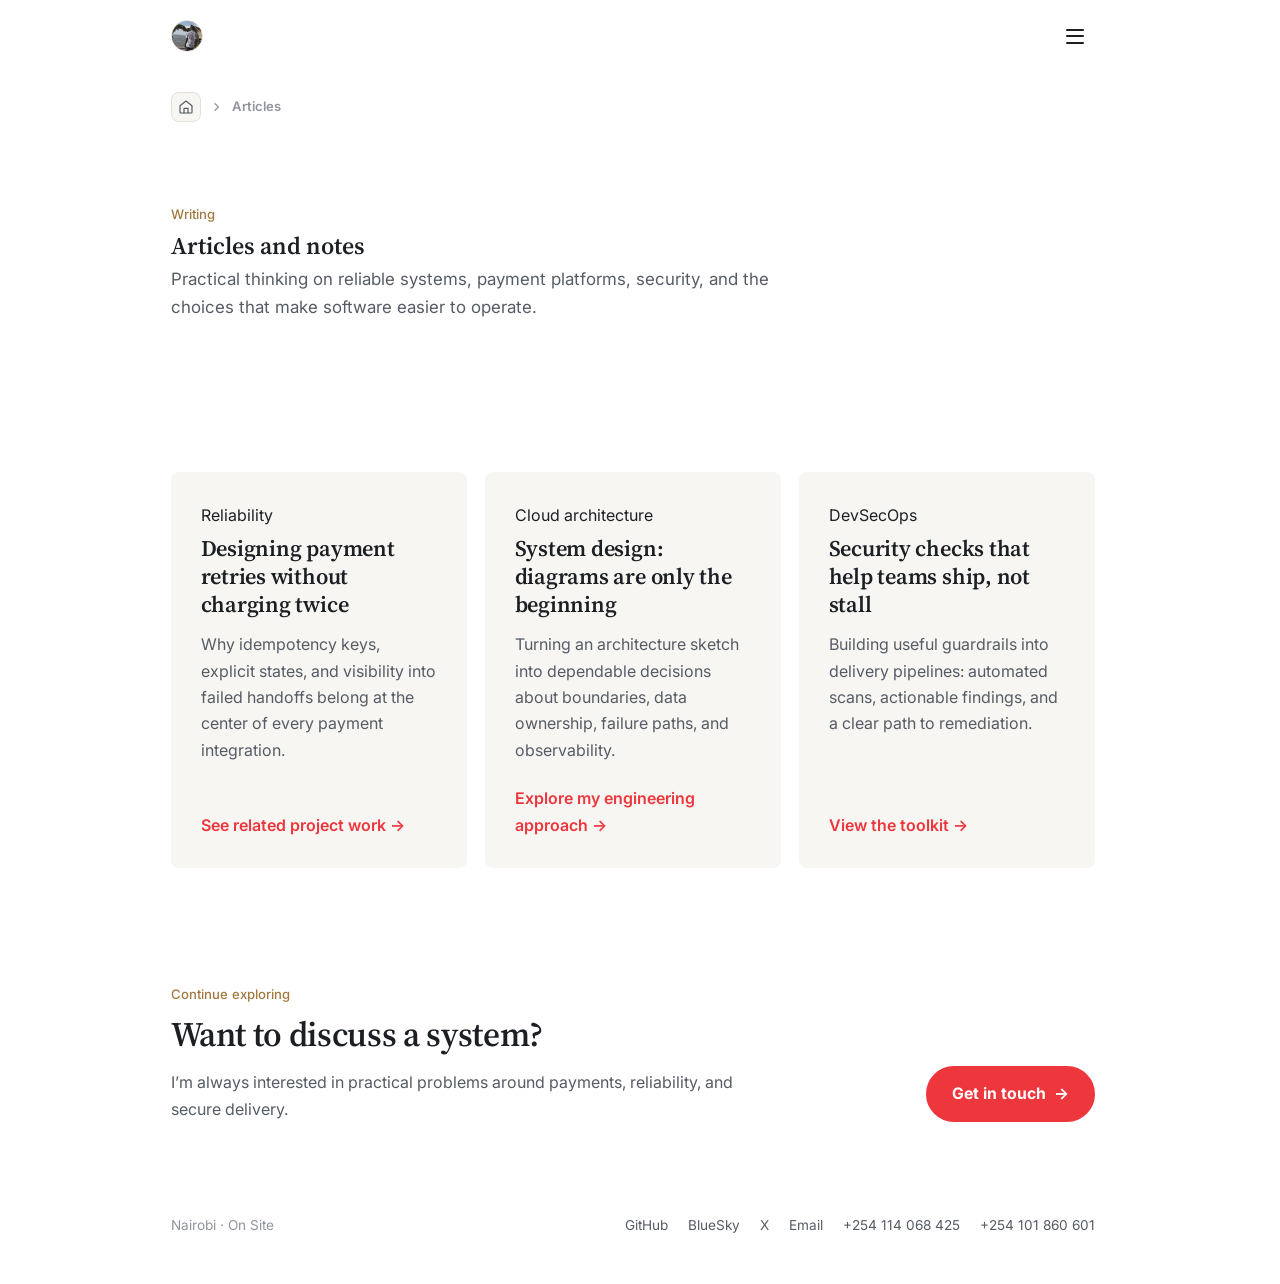
==== commit 57d379f5: "Add stacks for CardLabs ::[Project]. Next: Prepare technical write-up" ====
--- a/articles.html
+++ b/articles.html
@@ -102,7 +102,8 @@
         Research
       </a>
       <a href="community.html">
-        <svg viewBox="0 0 24 24" fill="none" stroke="currentColor" stroke-width="1.7" stroke-linecap="round" stroke-linejoin="round" aria-hidden="true">
+        <svg viewBox="0 0 24 24" fill="none" stroke="currentColor" stroke-width="1.7" stroke-linecap="round"
+          stroke-linejoin="round" aria-hidden="true">
           <path d="M16 20v-1.5A3.5 3.5 0 0 0 12.5 15h-5A3.5 3.5 0 0 0 4 18.5V20" />
           <circle cx="10" cy="7" r="3" />
           <path d="M17 9a3 3 0 1 0 0-6M20 20v-1.5a3.5 3.5 0 0 0-2.5-3.35" />
@@ -110,7 +111,8 @@
         Community
       </a>
       <a href="articles.html">
-        <svg viewBox="0 0 24 24" fill="none" stroke="currentColor" stroke-width="1.7" stroke-linecap="round" stroke-linejoin="round" aria-hidden="true">
+        <svg viewBox="0 0 24 24" fill="none" stroke="currentColor" stroke-width="1.7" stroke-linecap="round"
+          stroke-linejoin="round" aria-hidden="true">
           <path d="M5 3h11l3 3v15H5z" />
           <path d="M8 10h8M8 14h8M8 18h5" />
         </svg>
@@ -142,41 +144,55 @@
   </aside>
   <div class="page-trail wrap" aria-label="You are here">
     <a href="index.html" aria-label="Home">
-      <svg viewBox="0 0 24 24" fill="none" stroke="currentColor" stroke-width="1.8" stroke-linecap="round" stroke-linejoin="round" aria-hidden="true"><path d="m3 10 9-7 9 7v10a1 1 0 0 1-1 1H4a1 1 0 0 1-1-1V10Z" /><path d="M9 21v-7h6v7" /></svg>
+      <svg viewBox="0 0 24 24" fill="none" stroke="currentColor" stroke-width="1.8" stroke-linecap="round"
+        stroke-linejoin="round" aria-hidden="true">
+        <path d="m3 10 9-7 9 7v10a1 1 0 0 1-1 1H4a1 1 0 0 1-1-1V10Z" />
+        <path d="M9 21v-7h6v7" />
+      </svg>
     </a>
-    <svg class="trail-arrow" viewBox="0 0 24 24" fill="none" stroke="currentColor" stroke-width="2" aria-hidden="true"><path d="m9 18 6-6-6-6" /></svg>
+    <svg class="trail-arrow" viewBox="0 0 24 24" fill="none" stroke="currentColor" stroke-width="2" aria-hidden="true">
+      <path d="m9 18 6-6-6-6" />
+    </svg>
     <span aria-current="page">Articles</span>
   </div>
   <main id="top">
     <section class="wrap articles-intro">
       <span class="eyebrow">Writing</span>
       <h1>Articles and notes</h1>
-      <p class="lede">Practical thinking on reliable systems, payment platforms, security, and the choices that make software easier to operate.</p>
+      <p class="lede">Practical thinking on reliable systems, payment platforms, security, and the choices that make
+        software easier to operate.</p>
     </section>
     <section class="wrap article-list" aria-label="Articles">
       <article class="article-card">
         <span class="kicker">Reliability</span>
         <h2>Designing payment retries without charging twice</h2>
-        <p>Why idempotency keys, explicit states, and visibility into failed handoffs belong at the center of every payment integration.</p>
-        <a class="text-link" href="project-details.html">See related project work <span aria-hidden="true">→</span></a>
+        <p>Why idempotency keys, explicit states, and visibility into failed handoffs belong at the center of every
+          payment integration.</p>
+        <a class="text-link" href="more-projects.html">See related project work <span aria-hidden="true">→</span></a>
       </article>
       <article id="system-design" class="article-card">
         <span class="kicker">Cloud architecture</span>
         <h2>System design: diagrams are only the beginning</h2>
-        <p>Turning an architecture sketch into dependable decisions about boundaries, data ownership, failure paths, and observability.</p>
-        <a class="text-link" href="experience.html">Explore my engineering approach <span aria-hidden="true">→</span></a>
+        <p>Turning an architecture sketch into dependable decisions about boundaries, data ownership, failure paths, and
+          observability.</p>
+        <a class="text-link" href="experience.html">Explore my engineering approach <span
+            aria-hidden="true">→</span></a>
       </article>
       <article class="article-card">
         <span class="kicker">DevSecOps</span>
         <h2>Security checks that help teams ship, not stall</h2>
-        <p>Building useful guardrails into delivery pipelines: automated scans, actionable findings, and a clear path to remediation.</p>
+        <p>Building useful guardrails into delivery pipelines: automated scans, actionable findings, and a clear path to
+          remediation.</p>
         <a class="text-link" href="experience.html#arsenal">View the toolkit <span aria-hidden="true">→</span></a>
       </article>
     </section>
     <section class="page-next wrap" aria-label="Continue exploring">
       <span class="eyebrow">Continue exploring</span>
       <div class="page-next-inner">
-        <div><h2>Want to discuss a system?</h2><p>I’m always interested in practical problems around payments, reliability, and secure delivery.</p></div>
+        <div>
+          <h2>Want to discuss a system?</h2>
+          <p>I’m always interested in practical problems around payments, reliability, and secure delivery.</p>
+        </div>
         <a class="btn primary" href="contact.html">Get in touch <span aria-hidden="true">→</span></a>
       </div>
     </section>
@@ -198,4 +214,4 @@
   </footer>
 </body>
 
-</html>
+</html>
--- a/static/site.css
+++ b/static/site.css
@@ -1,1410 +1,1622 @@
-    :root {
-      --bg: #ffffff;
-      --bg-soft: #f7f6f3;
-      --surface: #ffffff;
-      --ink: #1c2024;
-      --ink-soft: #565c65;
-      --ink-faint: #90959d;
-      --line: #e4e1da;
-      --accent: #EE363D;
-      --accent-soft: #eef1f4;
-      --gold: #a2793f;
-      --gold-soft: #f4ede1;
-      --shadow: 0 1px 2px rgba(28, 32, 36, 0.04), 0 6px 20px rgba(28, 32, 36, 0.05);
-      --radius: 8px;
-      --font-serif: 'Source Serif 4', Georgia, 'Times New Roman', serif;
-      --font-sans: 'Inter', -apple-system, BlinkMacSystemFont, 'Segoe UI', sans-serif;
-      --header-h: 74px;
-      --skel-base: var(--bg-soft);
-      --skel-hi: var(--line);
-      color-scheme: light;
-    }
-
-    @media (prefers-color-scheme: dark) {
-      :root:not([data-theme="light"]) {
-        --bg: #15171b;
-        --bg-soft: #1b1e23;
-        --surface: #1e2126;
-        --ink: #edeae3;
-        --ink-soft: #a4a9b3;
-        --ink-faint: #6d7278;
-        --line: #2c2f35;
-        --accent: #a9c1dd;
-        --accent-soft: #232a33;
-        --gold: #d3ac74;
-        --gold-soft: #2c2416;
-        --shadow: 0 1px 2px rgba(0, 0, 0, 0.2), 0 8px 24px rgba(0, 0, 0, 0.3);
-        color-scheme: dark;
-      }
-    }
-
-    :root[data-theme="dark"] {
-      --bg: #15171b;
-      --bg-soft: #1b1e23;
-      --surface: #1e2126;
-      --ink: #edeae3;
-      --ink-soft: #a4a9b3;
-      --ink-faint: #6d7278;
-      --line: #2c2f35;
-      --accent: #a9c1dd;
-      --accent-soft: #232a33;
-      --gold: #d3ac74;
-      --gold-soft: #2c2416;
-      --shadow: 0 1px 2px rgba(0, 0, 0, 0.2), 0 8px 24px rgba(0, 0, 0, 0.3);
-      color-scheme: dark;
-    }
-
-    * {
-      box-sizing: border-box;
-    }
-
-    html {
-      scroll-behavior: smooth;
-      scroll-padding-top: calc(var(--header-h, 74px) + 16px + env(safe-area-inset-top, 0px));
-      scrollbar-gutter: stable;
-    }
-
-    body {
-      margin: 0;
-      background: var(--bg);
-      color: var(--ink);
-      font-family: var(--font-sans);
-      font-size: 16px;
-      line-height: 1.65;
-      padding-top: env(safe-area-inset-top, 0px);
-      padding-bottom: env(safe-area-inset-bottom, 0px);
-      -webkit-font-smoothing: antialiased;
-    }
-
-    img {
-      max-width: 100%;
-      display: block;
-    }
-
-    html.fonts-loading .hero,
-    html.fonts-loading .nav-name {
-      visibility: hidden;
-    }
-
-    a {
-      color: inherit;
-    }
-
-    ::selection {
-      background: var(--accent);
-      color: #fff;
-    }
-
-    :focus-visible {
-      outline: 2px solid var(--accent);
-      outline-offset: 3px;
-    }
-
-    .wrap {
-      width: 100%;
-      max-width: 980px;
-      margin-inline: auto;
-      padding-inline: clamp(20px, 4vw, 28px);
-    }
-
-    h1,
-    h2,
-    h3,
-    h4 {
-      font-family: var(--font-serif);
-      font-weight: 600;
-      margin: 0;
-      color: var(--ink);
-    }
-
-    p {
-      margin: 0;
-    }
-
-    header.nav {
-      position: sticky;
-      top: env(safe-area-inset-top, 0px);
-      z-index: 80;
-      background: color-mix(in srgb, var(--bg) 88%, transparent);
-      -webkit-backdrop-filter: blur(12px);
-      backdrop-filter: blur(12px);
-      transition: background-color .25s ease;
-    }
-
-    body.sidebar-locked header.nav {
-      background: var(--bg);
-    }
-
-    .nav-inner {
-      width: 100%;
-      max-width: 980px;
-      margin-inline: auto;
-      padding-inline: clamp(20px, 4vw, 28px);
-      padding-block: 16px;
-      display: flex;
-      align-items: center;
-      justify-content: space-between;
-      gap: 20px;
-    }
-
-    .nav-id {
-      display: flex;
-      align-items: center;
-      gap: 11px;
-      text-decoration: none;
-      font-family: var(--font-serif);
-      font-weight: 600;
-      font-size: 1.05rem;
-      min-width: 0;
-      color: var(--accent);
-    }
-
-    .nav-id .avatar {
-      width: 32px;
-      height: 32px;
-      border-radius: 50%;
-      border: 1px solid var(--line);
-      flex-shrink: 0;
-      overflow: hidden;
-    }
-
-    .nav-id .avatar img {
-      width: 100%;
-      height: 100%;
-      object-fit: cover;
-      display: block;
-    }
-
-    .nav-id .nav-name {
-      white-space: nowrap;
-      overflow: hidden;
-      text-overflow: ellipsis;
-      min-width: 0;
-    }
-
-    .menu-btn {
-      --line-w: 18px;
-      --line-h: 1.5px;
-      --line-gap: 5px;
-      --shift: calc(var(--line-h) + var(--line-gap));
-      display: flex;
-      flex-direction: column;
-      align-items: center;
-      justify-content: center;
-      gap: var(--line-gap);
-      width: 40px;
-      height: 40px;
-      padding: 0;
-      margin: 0;
-      border: 0;
-      border-radius: 8px;
-      background: transparent;
-      box-shadow: none;
-      cursor: pointer;
-      flex-shrink: 0;
-      -webkit-tap-highlight-color: transparent;
-      transition: background-color .15s ease;
-    }
-
-    .menu-btn:hover {
-      background: var(--accent-soft);
-    }
-
-    .menu-btn:active {
-      background: color-mix(in srgb, var(--accent-soft) 60%, var(--line));
-    }
-
-    .menu-btn .bar {
-      display: block;
-      width: var(--line-w);
-      height: var(--line-h);
-      background: var(--ink);
-      border-radius: 1px;
-      transition: transform .3s cubic-bezier(.4, 0, .2, 1), opacity .2s ease;
-      will-change: transform, opacity;
-    }
-
-    .menu-btn[aria-expanded="true"] .bar:nth-child(1) {
-      transform: translateY(var(--shift)) rotate(45deg);
-    }
-
-    .menu-btn[aria-expanded="true"] .bar:nth-child(2) {
-      opacity: 0;
-    }
-
-    .menu-btn[aria-expanded="true"] .bar:nth-child(3) {
-      transform: translateY(calc(-1 * var(--shift))) rotate(-45deg);
-    }
-
-    .sidebar-overlay {
-      position: fixed;
-      top: calc(var(--header-h, 74px) + env(safe-area-inset-top, 0px));
-      left: 0;
-      right: 0;
-      bottom: 0;
-      background: rgba(20, 22, 26, 0.35);
-      opacity: 0;
-      pointer-events: none;
-      transition: opacity .28s ease;
-      z-index: 60;
-    }
-
-    .sidebar-overlay.open {
-      opacity: 1;
-      pointer-events: auto;
-    }
-
-    .sidebar {
-      position: fixed;
-      top: 0;
-      right: 0;
-      height: 100%;
-      width: min(300px, 80vw);
-      padding-top: calc(var(--header-h, 74px) + env(safe-area-inset-top, 0px));
-      background: var(--surface);
-      border-left: 1px solid var(--line);
-      box-shadow: -16px 0 40px -24px rgba(20, 22, 26, .35);
-      z-index: 70;
-      display: flex;
-      flex-direction: column;
-      transform: translateX(100%);
-      visibility: hidden;
-      transition: transform .28s cubic-bezier(.32, .72, .28, 1), visibility 0s linear .28s;
-      will-change: transform;
-    }
-
-    .sidebar.open {
-      transform: translateX(0);
-      visibility: visible;
-      transition: transform .28s cubic-bezier(.32, .72, .28, 1), visibility 0s;
-    }
-
-    nav.links {
-      display: flex;
-      flex-direction: column;
-      gap: 2px;
-      padding: 14px 12px;
-      overflow-y: auto;
-      flex: 1 1 auto;
-      font-size: 0.95rem;
-      -webkit-overflow-scrolling: touch;
-    }
-
-    nav.links a {
-      position: relative;
-      display: flex;
-      align-items: center;
-      gap: 13px;
-      text-decoration: none;
-      color: var(--ink-soft);
-      font-weight: 500;
-      padding: 12px 14px;
-      border-radius: 10px;
-      transition: background-color .18s ease, color .18s ease;
-    }
-
-    nav.links a svg {
-      width: 18px;
-      height: 18px;
-      flex-shrink: 0;
-      opacity: .65;
-      transition: opacity .18s ease, color .18s ease;
-    }
-
-    nav.links a:hover,
-    nav.links a:focus-visible {
-      background: var(--accent-soft);
-      color: var(--ink);
-    }
-
-    nav.links a:hover svg,
-    nav.links a:focus-visible svg {
-      opacity: 1;
-      color: var(--accent);
-    }
-
-    nav.links a.active {
-      background: var(--accent-soft);
-      color: var(--accent);
-      font-weight: 600;
-    }
-
-    nav.links a.active svg {
-      opacity: 1;
-      color: var(--accent);
-    }
-
-    nav.links a.active::before {
-      content: "";
-      position: absolute;
-      right: -12px;
-      top: 50%;
-      transform: translateY(-50%);
-      width: 3px;
-      height: 20px;
-      border-radius: 3px 0 0 3px;
-      background: var(--accent);
-    }
-
-    .sidebar-foot {
-      margin-top: auto;
-      padding: 14px 16px calc(16px + env(safe-area-inset-bottom, 0px));
-      display: flex;
-      gap: 8px;
-    }
-
-    .sidebar-foot a {
-      flex: 1 1 0;
-      text-align: center;
-      text-decoration: none;
-      font-size: 0.78rem;
-      font-weight: 500;
-      color: var(--ink-soft);
-      background: var(--bg-soft);
-      border: 1px solid var(--line);
-      padding: 9px 6px;
-      border-radius: 10px;
-      transition: color .18s ease, border-color .18s ease;
-    }
-
-    .sidebar-foot a:hover {
-      color: var(--accent);
-      border-color: var(--accent);
-    }
-
-    body.sidebar-locked {
-      overflow: hidden;
-    }
-
-    @media (prefers-reduced-motion: reduce) {
-
-      .sidebar,
-      .sidebar-overlay,
-      nav.links a,
-      nav.links a svg,
-      .menu-btn .bar {
-        transition: none !important;
-      }
-    }
-
-    section {
-      padding-block: clamp(56px, 8vw, 88px);
-    }
-
-    section.alt {
-      background: var(--bg-soft);
-    }
-
-    .eyebrow {
-      font-size: 0.82rem;
-      color: var(--gold);
-      margin-bottom: 14px;
-      font-weight: 500;
-    }
-
-    h2 {
-      font-size: clamp(1.6rem, 2.8vw, 2.15rem);
-      margin-bottom: 16px;
-      letter-spacing: -0.01em;
-    }
-
-    .lede {
-      color: var(--ink-soft);
-      max-width: 60ch;
-      margin-bottom: clamp(28px, 4vw, 44px);
-      font-size: 1.06rem;
-    }
-
-    /* ---------------------------------------------------------------
+:root {
+  --bg: #ffffff;
+  --bg-soft: #f7f6f3;
+  --surface: #ffffff;
+  --ink: #1c2024;
+  --ink-soft: #565c65;
+  --ink-faint: #90959d;
+  --line: #e4e1da;
+  --accent: #ee363d;
+  --accent-soft: #eef1f4;
+  --gold: #a2793f;
+  --gold-soft: #f4ede1;
+  --shadow: 0 1px 2px rgba(28, 32, 36, 0.04), 0 6px 20px rgba(28, 32, 36, 0.05);
+  --radius: 8px;
+  --font-serif: "Source Serif 4", Georgia, "Times New Roman", serif;
+  --font-sans:
+    "Inter", -apple-system, BlinkMacSystemFont, "Segoe UI", sans-serif;
+  --header-h: 74px;
+  --skel-base: var(--bg-soft);
+  --skel-hi: var(--line);
+  color-scheme: light;
+}
+
+* {
+  box-sizing: border-box;
+}
+
+html {
+  scroll-behavior: smooth;
+  scroll-padding-top: calc(
+    var(--header-h, 74px) + 16px + env(safe-area-inset-top, 0px)
+  );
+  scrollbar-gutter: stable;
+}
+
+body {
+  margin: 0;
+  background: var(--bg);
+  color: var(--ink);
+  font-family: var(--font-sans);
+  font-size: 16px;
+  line-height: 1.65;
+  padding-top: env(safe-area-inset-top, 0px);
+  padding-bottom: env(safe-area-inset-bottom, 0px);
+  -webkit-font-smoothing: antialiased;
+}
+
+.name {
+  background-color: var(--accent);
+  color: #fff;
+  border-radius: 8px;
+  padding-left: 10px;
+  padding-right: 10px;
+}
+
+.pr {
+  color: var(--accent);
+}
+
+img {
+  max-width: 100%;
+  display: block;
+}
+
+html.fonts-loading .hero,
+html.fonts-loading .nav-name {
+  visibility: hidden;
+}
+
+a {
+  color: inherit;
+}
+
+::selection {
+  background: var(--accent);
+  color: #fff;
+}
+
+:focus-visible {
+  outline: 2px solid var(--accent);
+  outline-offset: 3px;
+}
+
+.wrap {
+  width: 100%;
+  max-width: 980px;
+  margin-inline: auto;
+  padding-inline: clamp(20px, 4vw, 28px);
+}
+
+h1,
+h2,
+h3,
+h4 {
+  font-family: var(--font-serif);
+  font-weight: 600;
+  margin: 0;
+  color: var(--ink);
+}
+
+p {
+  margin: 0;
+}
+
+header.nav {
+  position: sticky;
+  top: env(safe-area-inset-top, 0px);
+  z-index: 80;
+  background: color-mix(in srgb, var(--bg) 88%, transparent);
+  -webkit-backdrop-filter: blur(12px);
+  backdrop-filter: blur(12px);
+  transition: background-color 0.25s ease;
+}
+
+body.sidebar-locked header.nav {
+  background: var(--bg);
+}
+
+.nav-inner {
+  width: 100%;
+  max-width: 980px;
+  margin-inline: auto;
+  padding-inline: clamp(20px, 4vw, 28px);
+  padding-block: 16px;
+  display: flex;
+  align-items: center;
+  justify-content: space-between;
+  gap: 20px;
+}
+
+.nav-id {
+  display: flex;
+  align-items: center;
+  gap: 11px;
+  text-decoration: none;
+  font-family: var(--font-serif);
+  font-weight: 600;
+  font-size: 1.05rem;
+  min-width: 0;
+  color: var(--accent);
+}
+
+.nav-id .avatar {
+  width: 32px;
+  height: 32px;
+  border-radius: 50%;
+  border: 1px solid var(--line);
+  flex-shrink: 0;
+  overflow: hidden;
+}
+
+.nav-id .avatar img {
+  width: 100%;
+  height: 100%;
+  object-fit: cover;
+  display: block;
+}
+
+.nav-id .nav-name {
+  white-space: nowrap;
+  overflow: hidden;
+  text-overflow: ellipsis;
+  min-width: 0;
+}
+
+.menu-btn {
+  --line-w: 18px;
+  --line-h: 1.5px;
+  --line-gap: 5px;
+  --shift: calc(var(--line-h) + var(--line-gap));
+  display: flex;
+  flex-direction: column;
+  align-items: center;
+  justify-content: center;
+  gap: var(--line-gap);
+  width: 40px;
+  height: 40px;
+  padding: 0;
+  margin: 0;
+  border: 0;
+  border-radius: 8px;
+  background: transparent;
+  box-shadow: none;
+  cursor: pointer;
+  flex-shrink: 0;
+  -webkit-tap-highlight-color: transparent;
+  transition: background-color 0.15s ease;
+}
+
+.menu-btn:hover {
+  background: var(--accent-soft);
+}
+
+.menu-btn:active {
+  background: color-mix(in srgb, var(--accent-soft) 60%, var(--line));
+}
+
+.menu-btn .bar {
+  display: block;
+  width: var(--line-w);
+  height: var(--line-h);
+  background: var(--ink);
+  border-radius: 1px;
+  transition:
+    transform 0.3s cubic-bezier(0.4, 0, 0.2, 1),
+    opacity 0.2s ease;
+  will-change: transform, opacity;
+}
+
+.menu-btn[aria-expanded="true"] .bar:nth-child(1) {
+  transform: translateY(var(--shift)) rotate(45deg);
+}
+
+.menu-btn[aria-expanded="true"] .bar:nth-child(2) {
+  opacity: 0;
+}
+
+.menu-btn[aria-expanded="true"] .bar:nth-child(3) {
+  transform: translateY(calc(-1 * var(--shift))) rotate(-45deg);
+}
+
+.sidebar-overlay {
+  position: fixed;
+  top: calc(var(--header-h, 74px) + env(safe-area-inset-top, 0px));
+  left: 0;
+  right: 0;
+  bottom: 0;
+  background: rgba(20, 22, 26, 0.35);
+  opacity: 0;
+  pointer-events: none;
+  transition: opacity 0.28s ease;
+  z-index: 60;
+}
+
+.sidebar-overlay.open {
+  opacity: 1;
+  pointer-events: auto;
+}
+
+.sidebar {
+  position: fixed;
+  top: 0;
+  right: 0;
+  height: 100%;
+  width: min(300px, 80vw);
+  padding-top: calc(var(--header-h, 74px) + env(safe-area-inset-top, 0px));
+  background: var(--surface);
+  border-left: 1px solid var(--line);
+  box-shadow: -16px 0 40px -24px rgba(20, 22, 26, 0.35);
+  z-index: 70;
+  display: flex;
+  flex-direction: column;
+  transform: translateX(100%);
+  visibility: hidden;
+  transition:
+    transform 0.28s cubic-bezier(0.32, 0.72, 0.28, 1),
+    visibility 0s linear 0.28s;
+  will-change: transform;
+}
+
+.sidebar.open {
+  transform: translateX(0);
+  visibility: visible;
+  transition:
+    transform 0.28s cubic-bezier(0.32, 0.72, 0.28, 1),
+    visibility 0s;
+}
+
+nav.links {
+  display: flex;
+  flex-direction: column;
+  gap: 2px;
+  padding: 14px 12px;
+  overflow-y: auto;
+  flex: 1 1 auto;
+  font-size: 0.95rem;
+  -webkit-overflow-scrolling: touch;
+}
+
+nav.links a {
+  position: relative;
+  display: flex;
+  align-items: center;
+  gap: 13px;
+  text-decoration: none;
+  color: var(--ink-soft);
+  font-weight: 500;
+  padding: 12px 14px;
+  border-radius: 10px;
+  transition:
+    background-color 0.18s ease,
+    color 0.18s ease;
+}
+
+nav.links a svg {
+  width: 18px;
+  height: 18px;
+  flex-shrink: 0;
+  opacity: 0.65;
+  transition:
+    opacity 0.18s ease,
+    color 0.18s ease;
+}
+
+nav.links a:hover,
+nav.links a:focus-visible {
+  background: var(--accent-soft);
+  color: var(--ink);
+}
+
+nav.links a:hover svg,
+nav.links a:focus-visible svg {
+  opacity: 1;
+  color: var(--accent);
+}
+
+nav.links a.active {
+  background: var(--accent-soft);
+  color: var(--accent);
+  font-weight: 600;
+}
+
+nav.links a.active svg {
+  opacity: 1;
+  color: var(--accent);
+}
+
+nav.links a.active::before {
+  content: "";
+  position: absolute;
+  right: -12px;
+  top: 50%;
+  transform: translateY(-50%);
+  width: 3px;
+  height: 20px;
+  border-radius: 3px 0 0 3px;
+  background: var(--accent);
+}
+
+.sidebar-foot {
+  margin-top: auto;
+  padding: 14px 16px calc(16px + env(safe-area-inset-bottom, 0px));
+  display: flex;
+  gap: 8px;
+}
+
+.sidebar-foot a {
+  flex: 1 1 0;
+  text-align: center;
+  text-decoration: none;
+  font-size: 0.78rem;
+  font-weight: 500;
+  color: var(--ink-soft);
+  background: var(--bg-soft);
+  border: 1px solid var(--line);
+  padding: 9px 6px;
+  border-radius: 10px;
+  transition:
+    color 0.18s ease,
+    border-color 0.18s ease;
+}
+
+.sidebar-foot a:hover {
+  color: var(--accent);
+  border-color: var(--accent);
+}
+
+body.sidebar-locked {
+  overflow: hidden;
+}
+
+@media (prefers-reduced-motion: reduce) {
+  .sidebar,
+  .sidebar-overlay,
+  nav.links a,
+  nav.links a svg,
+  .menu-btn .bar {
+    transition: none !important;
+  }
+}
+
+section {
+  padding-block: clamp(46px, 8vw, 78px);
+}
+
+section.alt {
+  background: var(--bg-soft);
+}
+
+.eyebrow {
+  font-size: 0.82rem;
+  color: var(--gold);
+  margin-bottom: 14px;
+  font-weight: 500;
+}
+
+h2 {
+  font-size: clamp(1.6rem, 2.8vw, 2.15rem);
+  margin-bottom: 16px;
+  letter-spacing: -0.01em;
+}
+
+.lede {
+  color: var(--ink-soft);
+  max-width: 60ch;
+  margin-bottom: clamp(28px, 4vw, 44px);
+  font-size: 1.06rem;
+}
+
+/* ---------------------------------------------------------------
        HERO
        --------------------------------------------------------------- */
 
-    .hero {
-      padding-block: clamp(32px, 5vw, 72px) clamp(40px, 6vw, 80px);
-    }
-
-    .hero-grid {
-      display: grid;
-      grid-template-columns: minmax(0, 1.12fr) minmax(0, 0.72fr);
-      gap: clamp(28px, 5vw, 60px);
-      align-items: start;
-    }
-
-    .hero .role {
-      font-size: clamp(0.82rem, 1.4vw, 0.95rem);
-      color: var(--gold);
-      font-weight: 500;
-      margin-bottom: 10px;
-    }
-
-    .hero h1 {
-      font-size: clamp(1.9rem, 5.4vw, 3.1rem);
-      line-height: 1.13;
-      letter-spacing: -0.02em;
-      margin-bottom: 14px;
-      text-wrap: balance;
-    }
-
-    .hero .headline {
-      font-family: var(--font-serif);
-      font-size: clamp(1.35rem, 3vw, 1.9rem);
-      line-height: 1.25;
-      letter-spacing: -0.01em;
-      font-weight: 500;
-      color: var(--ink);
-      margin-bottom: 22px;
-      max-width: 42ch;
-      text-wrap: balance;
-    }
-
-    .hero .desc-primary {
-      color: var(--ink-soft);
-      font-size: clamp(0.92rem, 1.3vw, 1rem);
-      max-width: 50ch;
-      margin-bottom: 20px;
-      line-height: 1.6;
-    }
-
-    /* --- Hero callout: "Operating principle" (minimal) --- */
-
-    .hero-note {
-      margin-top: 28px;
-      max-width: 56ch;
-      padding: clamp(18px, 2.6vw, 24px) clamp(20px, 3vw, 28px);
-      background: var(--bg-soft);
-      border-left: 3px solid var(--gold);
-      border-radius: 0 var(--radius) var(--radius) 0;
-    }
-
-    .hero-note p {
-      color: var(--ink-soft);
-      font-size: 0.95rem;
-      line-height: 1.7;
-    }
-
-    .hero-ctas {
-      display: flex;
-      gap: 12px;
-      flex-wrap: nowrap;
-    }
-
-    .btn {
-      font-family: var(--font-sans);
-      font-size: 0.99rem;
-      font-weight: bold;
-      padding: 13px 24px;
-      border-radius: 40px;
-      text-decoration: none;
-      display: inline-flex;
-      align-items: center;
-      gap: 8px;
-      border: 2px solid var(--line);
-      color: var(--ink);
-      transition: border-color .15s ease, background-color .15s ease;
-      white-space: nowrap;
-    }
-
-    .btn.primary {
-      background: var(--accent);
-      border-color: var(--accent);
-      color: #fff;
-    }
-
-    .btn.primary:hover {
-      background: color-mix(in srgb, var(--accent) 85%, black);
-    }
-
-    .btn:not(.primary):hover {
-      border-color: var(--accent);
-    }
-
-    .btn-icon {
-      width: 1em;
-      height: 1em;
-      display: block;
-      flex-shrink: 0;
-    }
-
-    .hero-photo {
-      justify-self: end;
-      width: 100%;
-      max-width: 340px;
-      aspect-ratio: 4 / 5;
-      border-radius: var(--radius);
-      overflow: hidden;
-      border: 1px solid var(--line);
-      background: var(--bg-soft);
-      box-shadow: var(--shadow);
-    }
-
-    .hero-photo img {
-      width: 100%;
-      height: 100%;
-      object-fit: cover;
-      object-position: center 22%;
-    }
-
-    .stat-strip {
-      display: grid;
-      grid-template-columns: repeat(3, minmax(0, 1fr));
-      gap: clamp(24px, 4vw, 48px);
-      margin-top: clamp(44px, 6vw, 68px);
-      padding-top: 0;
-    }
-
-    .stat-strip .stat {
-      padding-block: 4px;
-    }
-
-    .stat .num {
-      font-family: var(--font-serif);
-      font-size: clamp(1.35rem, 3vw, 1.7rem);
-      color: var(--accent);
-      display: block;
-      line-height: 1.2;
-    }
-
-    .stat .label {
-      font-size: 0.85rem;
-      color: var(--ink-faint);
-      margin-top: 6px;
-      display: block;
-    }
-
-    .quote-block {
-      font-family: var(--font-serif);
-      font-size: clamp(1.15rem, 2.2vw, 1.35rem);
-      line-height: 1.5;
-      color: var(--ink);
-      max-width: 66ch;
-      margin: 0 0 clamp(32px, 4vw, 44px);
-      padding-left: clamp(16px, 3vw, 24px);
-      border-left: 3px solid var(--gold);
-    }
-
-    .motive-list {
-      display: grid;
-      grid-template-columns: repeat(auto-fit, minmax(260px, 1fr));
-      gap: 32px 40px;
-    }
-
-    .motive-list .item {
-      display: flex;
-      gap: 16px;
-    }
-
-    .motive-list .mark {
-      font-family: var(--font-serif);
-      color: var(--gold);
-      font-size: 1.2rem;
-      flex-shrink: 0;
-      line-height: 1.6;
-    }
-
-    .motive-list p {
-      color: var(--ink-soft);
-      font-size: 0.98rem;
-    }
-
-    .role-chips {
-      display: flex;
-      flex-wrap: wrap;
-      gap: 10px;
-      margin-top: 40px;
-    }
-
-    .chip {
-      font-size: 0.85rem;
-      color: var(--ink-soft);
-      background: var(--accent-soft);
-      padding: 7px 15px;
-      border-radius: 40px;
-    }
-
-    /* ---------------------------------------------------------------
+.hero {
+  padding-block: clamp(32px, 5vw, 72px) clamp(40px, 6vw, 80px);
+}
+
+.hero-grid {
+  display: grid;
+  grid-template-columns: minmax(0, 1.12fr) minmax(0, 0.72fr);
+  gap: clamp(28px, 5vw, 60px);
+  align-items: start;
+}
+
+.hero .role {
+  font-size: clamp(0.82rem, 1.4vw, 0.95rem);
+  color: var(--gold);
+  font-weight: 500;
+  margin-bottom: 10px;
+}
+
+.hero h1 {
+  font-size: clamp(1.9rem, 5.4vw, 3.1rem);
+  line-height: 1.13;
+  letter-spacing: -0.02em;
+  margin-bottom: 14px;
+  text-wrap: balance;
+}
+
+.hero .headline {
+  font-family: var(--font-serif);
+  font-size: clamp(1.35rem, 3vw, 1.9rem);
+  line-height: 1.25;
+  letter-spacing: -0.01em;
+  font-weight: 500;
+  color: var(--ink);
+  margin-bottom: 22px;
+  max-width: 42ch;
+  text-wrap: balance;
+}
+
+.hero .desc-primary {
+  color: var(--ink-soft);
+  font-size: clamp(0.92rem, 1.3vw, 1rem);
+  max-width: 50ch;
+  margin-bottom: 20px;
+  line-height: 1.6;
+}
+
+/* --- Hero callout: "Operating principle" (minimal) --- */
+
+.hero-note {
+  margin-top: 28px;
+  max-width: 56ch;
+  padding: clamp(18px, 2.6vw, 24px) clamp(20px, 3vw, 28px);
+  background: var(--bg-soft);
+  border-left: 3px solid var(--gold);
+  border-radius: 0 var(--radius) var(--radius) 0;
+}
+
+.hero-note p {
+  color: var(--ink-soft);
+  font-size: 0.95rem;
+  line-height: 1.7;
+}
+
+.hero-ctas {
+  display: flex;
+  gap: 12px;
+  flex-wrap: nowrap;
+}
+
+.btn {
+  font-family: var(--font-sans);
+  font-size: 0.99rem;
+  font-weight: bold;
+  padding: 13px 24px;
+  border-radius: 40px;
+  text-decoration: none;
+  display: inline-flex;
+  align-items: center;
+  gap: 8px;
+  border: 2px solid var(--line);
+  color: var(--ink);
+  transition:
+    border-color 0.15s ease,
+    background-color 0.15s ease;
+  white-space: nowrap;
+}
+
+.btn.primary {
+  background: var(--accent);
+  border-color: var(--accent);
+  color: #fff;
+}
+
+.btn.primary:hover {
+  background: color-mix(in srgb, var(--accent) 85%, black);
+}
+
+.btn:not(.primary):hover {
+  border-color: var(--accent);
+}
+
+.btn-icon {
+  width: 1em;
+  height: 1em;
+  display: block;
+  flex-shrink: 0;
+}
+
+.hero-photo {
+  justify-self: end;
+  width: 100%;
+  max-width: 340px;
+  aspect-ratio: 4 / 5;
+  border-radius: var(--radius);
+  overflow: hidden;
+  border: 1px solid var(--line);
+  background: var(--bg-soft);
+  box-shadow: var(--shadow);
+}
+
+.hero-photo img {
+  width: 100%;
+  height: 100%;
+  object-fit: cover;
+  object-position: center 22%;
+}
+
+.stat-strip {
+  display: grid;
+  grid-template-columns: repeat(3, minmax(0, 1fr));
+  gap: clamp(24px, 4vw, 48px);
+  margin-top: clamp(44px, 6vw, 68px);
+  padding-top: 0;
+}
+
+.stat-strip .stat {
+  padding-block: 4px;
+}
+
+.stat .num {
+  font-family: var(--font-serif);
+  font-size: clamp(1.35rem, 3vw, 1.7rem);
+  color: var(--accent);
+  display: block;
+  line-height: 1.2;
+}
+
+.stat .label {
+  font-size: 0.85rem;
+  color: var(--ink-faint);
+  margin-top: 6px;
+  display: block;
+}
+
+.quote-block {
+  font-family: var(--font-serif);
+  font-size: clamp(1.15rem, 2.2vw, 1.35rem);
+  line-height: 1.5;
+  color: var(--ink);
+  max-width: 66ch;
+  margin: 0 0 clamp(32px, 4vw, 44px);
+  padding-left: clamp(16px, 3vw, 24px);
+  border-left: 3px solid var(--gold);
+}
+
+.motive-list {
+  display: grid;
+  grid-template-columns: repeat(auto-fit, minmax(260px, 1fr));
+  gap: 32px 40px;
+}
+
+.motive-list .item {
+  display: flex;
+  gap: 16px;
+}
+
+.motive-list .mark {
+  font-family: var(--font-serif);
+  color: var(--gold);
+  font-size: 1.2rem;
+  flex-shrink: 0;
+  line-height: 1.6;
+}
+
+.motive-list p {
+  color: var(--ink-soft);
+  font-size: 0.98rem;
+}
+
+.role-chips {
+  display: flex;
+  flex-wrap: wrap;
+  gap: 10px;
+  margin-top: 40px;
+}
+
+.chip {
+  font-size: 0.85rem;
+  color: var(--ink-soft);
+  background: var(--accent-soft);
+  padding: 7px 15px;
+  border-radius: 40px;
+}
+
+/* ---------------------------------------------------------------
        ENGINEERING PHILOSOPHY TOPICS PANEL
        --------------------------------------------------------------- */
 
-    .philosophy-topics {
-      margin-top: clamp(36px, 5vw, 56px);
-      padding: clamp(22px, 3.2vw, 34px);
-      background: var(--surface);
-      border: 1px solid var(--line);
-      border-radius: var(--radius);
-      box-shadow: var(--shadow);
-    }
-
-    .philosophy-topics .topics-title {
-      font-family: var(--font-serif);
-      font-size: clamp(1.05rem, 2.2vw, 1.28rem);
-      font-weight: 600;
-      line-height: 1.4;
-      letter-spacing: -0.01em;
-      color: var(--ink);
-      margin-bottom: 18px;
-    }
-
-    .philosophy-topics .role-chips {
-      margin-top: 0;
-      gap: 9px;
-    }
-
-    a.chip {
-      display: inline-flex;
-      align-items: center;
-      gap: 7px;
-      text-decoration: none;
-      border: 1px solid transparent;
-    }
-
-    a.chip .chip-arrow {
-      width: 13px;
-      height: 13px;
-      flex-shrink: 0;
-      opacity: .5;
-      transition: transform .18s ease, opacity .18s ease;
-    }
-
-    a.chip:hover,
-    a.chip:focus-visible {
-      background: var(--bg);
-      color: var(--accent);
-      border-color: color-mix(in srgb, var(--accent) 45%, transparent);
-    }
-
-    a.chip:hover .chip-arrow,
-    a.chip:focus-visible .chip-arrow {
-      opacity: 1;
-      transform: translateX(2px);
-    }
-
-    .topics-cta {
-      display: flex;
-      align-items: center;
-      flex-wrap: wrap;
-      gap: 12px;
-      margin-top: clamp(22px, 3vw, 28px);
-      padding-top: clamp(20px, 3vw, 26px);
-    }
-
-    .topics-cta .btn {
-      font-size: 0.92rem;
-      padding: 11px 20px;
-    }
-
-    @media (prefers-reduced-motion: reduce) {
-
-      a.chip,
-      a.chip .chip-arrow {
-        transition: none !important;
-      }
-    }
-
-    .arsenal-list {
-      display: flex;
-      flex-direction: column;
-    }
-
-    .arsenal-row {
-      display: grid;
-      grid-template-columns: minmax(180px, 240px) 1fr;
-      gap: clamp(16px, 4vw, 32px);
-      padding-block: clamp(24px, 3.5vw, 36px);
-    }
-
-    .arsenal-row h3 {
-      font-size: 1.12rem;
-    }
-
-    .arsenal-row .kicker {
-      display: block;
-      font-size: 0.82rem;
-      color: var(--gold);
-      margin-bottom: 6px;
-      font-family: var(--font-sans);
-      font-weight: 500;
-    }
-
-    .arsenal-row .tools {
-      color: var(--ink-faint);
-      font-size: 0.88rem;
-      margin-top: 10px;
-    }
-
-    .arsenal-row ul {
-      margin: 0;
-      padding-left: 18px;
-      color: var(--ink-soft);
-      font-size: 0.95rem;
-    }
-
-    .arsenal-row li {
-      margin-bottom: 6px;
-    }
-
-    .project {
-      background: var(--surface);
-      border: 1px solid var(--line);
-      border-radius: var(--radius);
-      padding: clamp(22px, 3.4vw, 34px);
-      margin-bottom: 22px;
-      box-shadow: var(--shadow);
-    }
-
-    .project-head {
-      display: flex;
-      justify-content: space-between;
-      align-items: baseline;
-      gap: 16px;
-      flex-wrap: wrap;
-      margin-bottom: 12px;
-    }
-
-    .project-head h3 {
-      font-size: 1.25rem;
-    }
-
-    .project-head a.visit {
-      font-size: 0.86rem;
-      color: var(--accent);
-      text-decoration: none;
-      border-bottom: 1px solid color-mix(in srgb, var(--accent) 40%, transparent);
-      white-space: nowrap;
-      font-family: var(--font-sans);
-    }
-
-    .project-head a.visit:hover {
-      border-color: var(--accent);
-    }
-
-    .project p.desc {
-      color: var(--ink-soft);
-      margin-bottom: 22px;
-      max-width: 70ch;
-    }
-
-    .project-cols {
-      display: grid;
-      grid-template-columns: repeat(auto-fit, minmax(190px, 1fr));
-      gap: 22px;
-      margin-bottom: 20px;
-    }
-
-    .project-cols h4 {
-      font-size: 0.82rem;
-      color: var(--gold);
-      margin: 0 0 9px;
-      font-weight: 500;
-    }
-
-    .project-cols ul {
-      margin: 0;
-      padding-left: 16px;
-      font-size: 0.9rem;
-      color: var(--ink-soft);
-    }
-
-    .project-cols li {
-      margin-bottom: 5px;
-    }
-
-    .stack-row {
-      display: flex;
-      flex-wrap: wrap;
-      gap: 8px;
-    }
-
-    .stack-row span {
-      font-size: 0.8rem;
-      color: var(--ink-soft);
-      background: var(--accent-soft);
-      padding: 5px 12px;
-      border-radius: 40px;
-    }
-
-    .two-col {
-      display: grid;
-      grid-template-columns: repeat(auto-fit, minmax(260px, 1fr));
-      gap: clamp(28px, 5vw, 56px);
-    }
-
-    .two-col h4 {
-      font-size: 0.95rem;
-      color: var(--accent);
-      margin-bottom: 16px;
-      font-family: var(--font-sans);
-      font-weight: 600;
-    }
-
-    .two-col ul {
-      margin: 0;
-      padding-left: 18px;
-      color: var(--ink-soft);
-      font-size: 0.97rem;
-    }
-
-    .two-col li {
-      margin-bottom: 10px;
-    }
-
-    .flow-grid {
-      display: grid;
-      grid-template-columns: repeat(auto-fit, minmax(190px, 1fr));
-      gap: clamp(22px, 3vw, 28px);
-      margin-bottom: 36px;
-    }
-
-    .flow-card h4 {
-      font-size: 1.02rem;
-      margin-bottom: 8px;
-      font-family: var(--font-serif);
-    }
-
-    .flow-card p {
-      font-size: 0.9rem;
-      color: var(--ink-soft);
-    }
-
-    .flow-card .rule {
-      width: 28px;
-      height: 2px;
-      background: var(--gold);
-      margin-bottom: 14px;
-    }
-
-    .principle-grid {
-      display: grid;
-      grid-template-columns: repeat(3, minmax(0, 1fr));
-      gap: clamp(28px, 4vw, 40px) clamp(32px, 5vw, 56px);
-    }
-
-    .principle-grid h4 {
-      font-size: 1.05rem;
-      margin-bottom: 14px;
-    }
-
-    .principle-grid ul {
-      margin: 0;
-      padding-left: 18px;
-      color: var(--ink-soft);
-      font-size: 0.95rem;
-    }
-
-    .principle-grid li {
-      margin-bottom: 9px;
-    }
-
-    .principle-photo {
-      justify-self: center;
-      align-self: start;
-      width: 100%;
-      max-width: 220px;
-      aspect-ratio: 4 / 5;
-      border-radius: var(--radius);
-      border: 1px solid var(--line);
-      box-shadow: var(--shadow);
-    }
-
-    .principle-photo img {
-      width: 100%;
-      height: 100%;
-      object-fit: cover;
-      object-position: center 22%;
-    }
-
-    .edu-block {
-      background: var(--surface);
-      border: 1px solid var(--line);
-      border-radius: var(--radius);
-      padding: clamp(24px, 4vw, 40px);
-      box-shadow: var(--shadow);
-    }
-
-    .edu-block h3 {
-      font-size: 1.2rem;
-      margin-bottom: 4px;
-    }
-
-    .edu-block .school {
-      color: var(--accent);
-      font-size: 0.95rem;
-      margin-bottom: 26px;
-      display: block;
-      font-family: var(--font-sans);
-    }
-
-    .edu-cols {
-      display: grid;
-      grid-template-columns: repeat(auto-fit, minmax(200px, 1fr));
-      gap: clamp(22px, 3vw, 30px);
-    }
-
-    .edu-cols h4 {
-      font-size: 0.82rem;
-      color: var(--ink-faint);
-      margin-bottom: 10px;
-      font-family: var(--font-sans);
-      font-weight: 500;
-    }
-
-    .edu-cols ul {
-      margin: 0;
-      padding-left: 16px;
-      font-size: 0.88rem;
-      color: var(--ink-soft);
-    }
-
-    .edu-cols li {
-      margin-bottom: 6px;
-    }
-
-    .cert-cols {
-      display: grid;
-      grid-template-columns: repeat(auto-fit, minmax(240px, 1fr));
-      gap: clamp(28px, 4vw, 40px);
-      margin-top: 56px;
-    }
-
-    .cert-cols h4 {
-      font-size: 0.95rem;
-      color: var(--accent);
-      margin-bottom: 16px;
-      font-family: var(--font-sans);
-      font-weight: 600;
-    }
-
-    .cert-cols ul {
-      margin: 0;
-      padding-left: 18px;
-      color: var(--ink-soft);
-    }
-
-    .cert-cols li {
-      margin-bottom: 9px;
-    }
-
-    .connect-ctas {
-      display: flex;
-      gap: 14px;
-      flex-wrap: wrap;
-    }
-
-    .page-trail {
-      display: flex;
-      align-items: center;
-      gap: 8px;
-      padding-top: 20px;
-      color: var(--ink-faint);
-      font-size: .82rem;
-      font-weight: 600;
-    }
-
-    .page-trail a {
-      display: grid;
-      place-items: center;
-      width: 30px;
-      height: 30px;
-      color: var(--ink-soft);
-      background: var(--bg-soft);
-      border: 1px solid var(--line);
-      border-radius: 8px;
-    }
-
-    .page-trail a:hover { color: var(--accent); }
-    .page-trail svg { width: 16px; height: 16px; }
-    .page-trail .trail-arrow { width: 15px; color: var(--ink-faint); }
-
-    .page-next {
-      padding-top: clamp(36px, 6vw, 64px);
-      padding-bottom: clamp(28px, 5vw, 52px);
-    }
-
-    .page-next-inner {
-      display: flex;
-      align-items: end;
-      justify-content: space-between;
-      gap: 24px;
-    }
-
-    .page-next h2 {
-      font-size: clamp(1.55rem, 3vw, 2.15rem);
-      margin-bottom: 6px;
-    }
-
-    .page-next p {
-      color: var(--ink-soft);
-      max-width: 58ch;
-    }
-
-    .project-section { padding-bottom: 20px; }
-
-    .project-grid {
-      display: grid;
-      grid-template-columns: repeat(3, minmax(0, 1fr));
-      gap: 18px;
-      margin-top: 28px;
-    }
-
-    .project-card {
-      overflow: hidden;
-      background: var(--surface);
-      border: 1px solid var(--line);
-      border-radius: var(--radius);
-      box-shadow: var(--shadow);
-    }
-
-    .project-card > img {
-      width: 100%;
-      aspect-ratio: 16 / 9;
-      object-fit: cover;
-    }
-
-    .project-card-body { padding: 20px; }
-    .project-card h3 { font-size: 1.3rem; margin: 5px 0 9px; }
-    .project-card p { color: var(--ink-soft); font-size: .93rem; }
-    .project-card .stack-row { margin-top: 18px; }
-
-    .project-detail-intro { padding-bottom: 30px; }
-    .project-detail { display: grid; grid-template-columns: minmax(220px, .75fr) minmax(0, 1.25fr); gap: clamp(24px, 5vw, 56px); align-items: start; padding: clamp(38px, 6vw, 72px) 0; max-width: 924px; margin: 0 auto; border-top: 1px solid var(--line); }
-    .project-detail > img { width: 100%; aspect-ratio: 4 / 3; object-fit: cover; border-radius: var(--radius); }
-    .project-detail h2 { font-size: clamp(1.55rem, 3vw, 2.15rem); margin: 5px 0 10px; }
-    .project-detail .project-cols { margin-top: 22px; }
-    .project-detail .project-cols p { color: var(--ink-soft); font-size: .92rem; }
-
-    .articles-intro { padding-bottom: 28px; }
-    .article-list { display: grid; grid-template-columns: repeat(3, minmax(0, 1fr)); gap: 18px; padding-bottom: 48px; }
-    .article-card { display: flex; flex-direction: column; align-items: flex-start; padding: clamp(22px, 3vw, 30px); background: var(--bg-soft); border-radius: var(--radius); }
-    .article-card h2 { font-size: 1.4rem; line-height: 1.25; margin: 7px 0 12px; }
-    .article-card p { color: var(--ink-soft); margin-bottom: 22px; }
-    .text-link { color: var(--accent); text-decoration: none; font-weight: 600; margin-top: auto; }
-    .text-link:hover { text-decoration: underline; }
-
-    .community-intro { padding-bottom: 28px; }
-    .community-list { display: grid; grid-template-columns: repeat(3, minmax(0, 1fr)); gap: 18px; padding-bottom: 48px; }
-    .community-card { overflow: hidden; background: var(--bg-soft); border-radius: var(--radius); }
-    .community-card > img { width: 100%; aspect-ratio: 16 / 9; object-fit: cover; }
-    .community-card-body { display: flex; flex-direction: column; align-items: flex-start; height: calc(100% - 1px); padding: clamp(24px, 3vw, 34px); }
-    .community-card h2 { font-size: 1.45rem; line-height: 1.25; margin: 7px 0 12px; }
-    .community-card p { color: var(--ink-soft); margin-bottom: 22px; }
-    .community-featured { grid-column: span 2; background: var(--surface); border: 1px solid var(--line); box-shadow: var(--shadow); }
-    .community-featured { display: grid; grid-template-columns: minmax(220px, .72fr) minmax(0, 1.28fr); }
-    .community-featured > img { height: 100%; min-height: 260px; aspect-ratio: auto; }
-    .community-topics { display: flex; flex-wrap: wrap; gap: 8px; margin: 4px 0 22px; }
-    .community-topics span { padding: 6px 10px; border-radius: 99px; background: var(--accent-soft); color: var(--ink-soft); font-size: .82rem; }
-    .community-social { padding-top: 10px; padding-bottom: 48px; }
-    .community-social h2 { margin: 4px 0 6px; }
-    .community-social > p { color: var(--ink-soft); margin-bottom: 20px; }
-
-    /* Capability groups: concise cards instead of a long, dense checklist. */
-    .arsenal-list {
-      display: grid;
-      grid-template-columns: repeat(2, minmax(0, 1fr));
-      gap: 16px;
-    }
-
-    .arsenal-row {
-      display: flex;
-      flex-direction: column;
-      gap: 18px;
-      min-width: 0;
-      padding: clamp(22px, 3vw, 30px);
-      background: var(--bg-soft);
-      border-radius: var(--radius);
-    }
-
-    .arsenal-row .tools {
-      line-height: 1.7;
-      margin-top: 8px;
-    }
-
-    .arsenal-row ul {
-      padding-left: 17px;
-      font-size: .9rem;
-    }
-
-    /* Project details become self-contained cards, including at mobile widths. */
-    .project-detail {
-      width: min(calc(100% - 40px), 924px);
-      grid-template-columns: minmax(230px, .78fr) minmax(0, 1.22fr);
-      gap: 0;
-      overflow: hidden;
-      padding: 0;
-      margin: 0 auto 22px;
-      background: var(--surface);
-      border: 1px solid var(--line);
-      border-radius: var(--radius);
-      box-shadow: var(--shadow);
-    }
-
-    .project-detail > img {
-      height: 100%;
-      min-height: 260px;
-      border-radius: 0;
-    }
-
-    .project-detail > div { padding: clamp(22px, 4vw, 38px); }
-    .project-detail .lede { margin-bottom: 22px; }
-    .project-detail .project-cols { margin: 0; gap: 10px; }
-    .project-detail .project-cols > div {
-      padding: 14px;
-      background: var(--bg-soft);
-      border-radius: 7px;
-    }
-    .project-detail .project-cols h4 { margin-bottom: 5px; }
-
-    @media (max-width: 760px) {
-      .arsenal-list { grid-template-columns: 1fr; }
-      .project-detail { width: min(calc(100% - 32px), 560px); grid-template-columns: 1fr; }
-      .project-detail > img { height: auto; min-height: 0; max-height: 230px; aspect-ratio: 16 / 9; }
-      .project-detail > div { padding: 22px; }
-    }
-
-    @media (max-width: 760px) {
-      .project-grid { grid-template-columns: 1fr; }
-      .project-detail { grid-template-columns: 1fr; }
-      .project-detail > img { max-height: 260px; }
-      .article-list { grid-template-columns: 1fr; }
-      .community-list { grid-template-columns: 1fr; }
-      .community-featured { grid-column: auto; }
-      .community-featured { display: block; }
-      .community-featured > img { height: auto; min-height: 0; aspect-ratio: 16 / 9; }
-    }
-
-    @media (max-width: 620px) {
-      .page-next-inner {
-        align-items: flex-start;
-        flex-direction: column;
-      }
-    }
-
-    footer {
-      padding: 40px 0 48px;
-    }
-
-    .footer-inner {
-      display: flex;
-      justify-content: space-between;
-      align-items: center;
-      flex-wrap: wrap;
-      gap: 14px;
-      font-size: 0.85rem;
-      color: var(--ink-faint);
-    }
-
-    .footer-links {
-      display: flex;
-      gap: 20px;
-      flex-wrap: wrap;
-    }
-
-    .footer-links a {
-      text-decoration: none;
-      color: var(--ink-soft);
-    }
-
-    .footer-links a:hover {
-      color: var(--accent);
-    }
-
-    .media {
-      position: relative;
-      overflow: hidden;
-      background-color: var(--skel-base);
-      background-image: linear-gradient(90deg,
-          var(--skel-base) 25%,
-          var(--skel-hi) 37%,
-          var(--skel-base) 63%);
-      background-size: 400% 100%;
-      background-repeat: no-repeat;
-      background-position: 100% 50%;
-      animation: skeleton-sweep 1.4s ease-in-out infinite;
-    }
-
-    @keyframes skeleton-sweep {
-      0% {
-        background-position: 100% 50%;
-      }
-
-      100% {
-        background-position: 0% 50%;
-      }
-    }
-
-    .media>img {
-      opacity: 0;
-      transition: opacity .35s ease;
-    }
-
-    .media.is-loaded,
-    .media.is-error {
-      animation: none;
-      background-image: none;
-    }
-
-    .media.is-loaded>img,
-    .media.is-error>img {
-      opacity: 1;
-    }
-
-    @media (prefers-reduced-motion: reduce) {
-      .media {
-        animation: none;
-      }
-
-      .media>img {
-        transition: none;
-      }
-    }
-
-    /* ---------------------------------------------------------------
+.philosophy-topics {
+  margin-top: clamp(36px, 5vw, 56px);
+  padding: clamp(22px, 3.2vw, 34px);
+  background: var(--surface);
+  border: 1px solid var(--line);
+  border-radius: var(--radius);
+  box-shadow: var(--shadow);
+}
+
+.philosophy-topics .topics-title {
+  font-family: var(--font-serif);
+  font-size: clamp(1.05rem, 2.2vw, 1.28rem);
+  font-weight: 600;
+  line-height: 1.4;
+  letter-spacing: -0.01em;
+  color: var(--ink);
+  margin-bottom: 18px;
+}
+
+.philosophy-topics .role-chips {
+  margin-top: 0;
+  gap: 9px;
+}
+
+a.chip {
+  display: inline-flex;
+  align-items: center;
+  gap: 7px;
+  text-decoration: none;
+  border: 1px solid transparent;
+}
+
+a.chip .chip-arrow {
+  width: 13px;
+  height: 13px;
+  flex-shrink: 0;
+  opacity: 0.5;
+  transition:
+    transform 0.18s ease,
+    opacity 0.18s ease;
+}
+
+a.chip:hover,
+a.chip:focus-visible {
+  background: var(--bg);
+  color: var(--accent);
+  border-color: color-mix(in srgb, var(--accent) 45%, transparent);
+}
+
+a.chip:hover .chip-arrow,
+a.chip:focus-visible .chip-arrow {
+  opacity: 1;
+  transform: translateX(2px);
+}
+
+.topics-cta {
+  display: flex;
+  align-items: center;
+  flex-wrap: wrap;
+  gap: 12px;
+  margin-top: clamp(22px, 3vw, 28px);
+  padding-top: clamp(20px, 3vw, 26px);
+}
+
+.topics-cta .btn {
+  font-size: 0.92rem;
+  padding: 11px 20px;
+}
+
+@media (prefers-reduced-motion: reduce) {
+  a.chip,
+  a.chip .chip-arrow {
+    transition: none !important;
+  }
+}
+
+.arsenal-list {
+  display: flex;
+  flex-direction: column;
+}
+
+.arsenal-row {
+  display: grid;
+  grid-template-columns: minmax(180px, 240px) 1fr;
+  gap: clamp(16px, 4vw, 32px);
+  padding-block: clamp(24px, 3.5vw, 36px);
+}
+
+.arsenal-row h3 {
+  font-size: 1.12rem;
+}
+
+.arsenal-row .kicker {
+  display: block;
+  font-size: 0.82rem;
+  color: var(--gold);
+  margin-bottom: 6px;
+  font-family: var(--font-sans);
+  font-weight: 500;
+}
+
+.arsenal-row .tools {
+  color: var(--ink-faint);
+  font-size: 0.88rem;
+  margin-top: 10px;
+}
+
+.arsenal-row ul {
+  margin: 0;
+  padding-left: 18px;
+  color: var(--ink-soft);
+  font-size: 0.95rem;
+}
+
+.arsenal-row li {
+  margin-bottom: 6px;
+}
+
+.project {
+  background: var(--surface);
+  border: 1px solid var(--line);
+  border-radius: var(--radius);
+  padding: clamp(22px, 3.4vw, 34px);
+  margin-bottom: 22px;
+  box-shadow: var(--shadow);
+}
+
+.project-head {
+  display: flex;
+  justify-content: space-between;
+  align-items: baseline;
+  gap: 16px;
+  flex-wrap: wrap;
+  margin-bottom: 12px;
+}
+
+.project-head h3 {
+  font-size: 1.25rem;
+}
+
+.project-head a.visit {
+  font-size: 0.86rem;
+  color: var(--accent);
+  text-decoration: none;
+  border-bottom: 1px solid color-mix(in srgb, var(--accent) 40%, transparent);
+  white-space: nowrap;
+  font-family: var(--font-sans);
+}
+
+.project-head a.visit:hover {
+  border-color: var(--accent);
+}
+
+.project p.desc {
+  color: var(--ink-soft);
+  margin-bottom: 22px;
+  max-width: 70ch;
+}
+
+.project-cols {
+  display: grid;
+  grid-template-columns: repeat(auto-fit, minmax(190px, 1fr));
+  gap: 22px;
+  margin-bottom: 20px;
+}
+
+.project-cols h4 {
+  font-size: 0.82rem;
+  color: var(--gold);
+  margin: 0 0 9px;
+  font-weight: 500;
+}
+
+.project-cols ul {
+  margin: 0;
+  padding-left: 16px;
+  font-size: 0.9rem;
+  color: var(--ink-soft);
+}
+
+.project-cols li {
+  margin-bottom: 5px;
+}
+
+.stack-row {
+  display: flex;
+  flex-wrap: wrap;
+  gap: 8px;
+}
+
+.stack-row span {
+  font-size: 0.8rem;
+  color: var(--ink-soft);
+  background: var(--accent-soft);
+  padding: 5px 12px;
+  border-radius: 40px;
+}
+
+.two-col {
+  display: grid;
+  grid-template-columns: repeat(auto-fit, minmax(260px, 1fr));
+  gap: clamp(28px, 5vw, 56px);
+}
+
+.two-col h4 {
+  font-size: 0.95rem;
+  color: var(--accent);
+  margin-bottom: 16px;
+  font-family: var(--font-sans);
+  font-weight: 600;
+}
+
+.two-col ul {
+  margin: 0;
+  padding-left: 18px;
+  color: var(--ink-soft);
+  font-size: 0.97rem;
+}
+
+.two-col li {
+  margin-bottom: 10px;
+}
+
+.flow-grid {
+  display: grid;
+  grid-template-columns: repeat(auto-fit, minmax(190px, 1fr));
+  gap: clamp(22px, 3vw, 28px);
+  margin-bottom: 36px;
+}
+
+.flow-card h4 {
+  font-size: 1.02rem;
+  margin-bottom: 8px;
+  font-family: var(--font-serif);
+}
+
+.flow-card p {
+  font-size: 0.9rem;
+  color: var(--ink-soft);
+}
+
+.flow-card .rule {
+  width: 28px;
+  height: 2px;
+  background: var(--gold);
+  margin-bottom: 14px;
+}
+
+.principle-grid {
+  display: grid;
+  grid-template-columns: repeat(3, minmax(0, 1fr));
+  gap: clamp(28px, 4vw, 40px) clamp(32px, 5vw, 56px);
+}
+
+.principle-grid h4 {
+  font-size: 1.05rem;
+  margin-bottom: 14px;
+}
+
+.principle-grid ul {
+  margin: 0;
+  padding-left: 18px;
+  color: var(--ink-soft);
+  font-size: 0.95rem;
+}
+
+.principle-grid li {
+  margin-bottom: 9px;
+}
+
+.principle-photo {
+  justify-self: center;
+  align-self: start;
+  width: 100%;
+  max-width: 220px;
+  aspect-ratio: 4 / 5;
+  border-radius: var(--radius);
+  border: 1px solid var(--line);
+  box-shadow: var(--shadow);
+}
+
+.principle-photo img {
+  width: 100%;
+  height: 100%;
+  object-fit: cover;
+  object-position: center 22%;
+}
+
+.edu-block {
+  background: var(--surface);
+  border: 1px solid var(--line);
+  border-radius: var(--radius);
+  padding: clamp(24px, 4vw, 40px);
+  box-shadow: var(--shadow);
+}
+
+.edu-block h3 {
+  font-size: 1.2rem;
+  margin-bottom: 4px;
+}
+
+.edu-block .school {
+  color: var(--accent);
+  font-size: 0.95rem;
+  margin-bottom: 26px;
+  display: block;
+  font-family: var(--font-sans);
+}
+
+.edu-cols {
+  display: grid;
+  grid-template-columns: repeat(auto-fit, minmax(200px, 1fr));
+  gap: clamp(22px, 3vw, 30px);
+}
+
+.edu-cols h4 {
+  font-size: 0.82rem;
+  color: var(--ink-faint);
+  margin-bottom: 10px;
+  font-family: var(--font-sans);
+  font-weight: 500;
+}
+
+.edu-cols ul {
+  margin: 0;
+  padding-left: 16px;
+  font-size: 0.88rem;
+  color: var(--ink-soft);
+}
+
+.edu-cols li {
+  margin-bottom: 6px;
+}
+
+.cert-cols {
+  display: grid;
+  grid-template-columns: repeat(auto-fit, minmax(240px, 1fr));
+  gap: clamp(28px, 4vw, 40px);
+  margin-top: 56px;
+}
+
+.cert-cols h4 {
+  font-size: 0.95rem;
+  color: var(--accent);
+  margin-bottom: 16px;
+  font-family: var(--font-sans);
+  font-weight: 600;
+}
+
+.cert-cols ul {
+  margin: 0;
+  padding-left: 18px;
+  color: var(--ink-soft);
+}
+
+.cert-cols li {
+  margin-bottom: 9px;
+}
+
+.connect-ctas {
+  display: flex;
+  gap: 14px;
+  flex-wrap: wrap;
+}
+
+.page-trail {
+  display: flex;
+  align-items: center;
+  gap: 8px;
+  padding-top: 20px;
+  color: var(--ink-faint);
+  font-size: 0.82rem;
+  font-weight: 600;
+}
+
+.page-trail a {
+  display: grid;
+  place-items: center;
+  width: 30px;
+  height: 30px;
+  color: var(--ink-soft);
+  background: var(--bg-soft);
+  border: 1px solid var(--line);
+  border-radius: 8px;
+}
+
+.page-trail a:hover {
+  color: var(--accent);
+}
+
+.page-trail svg {
+  width: 16px;
+  height: 16px;
+}
+
+.page-trail .trail-arrow {
+  width: 15px;
+  color: var(--ink-faint);
+}
+
+.page-next {
+  padding-top: clamp(36px, 6vw, 64px);
+  padding-bottom: clamp(28px, 5vw, 52px);
+}
+
+.page-next-inner {
+  display: flex;
+  align-items: end;
+  justify-content: space-between;
+  gap: 24px;
+}
+
+.page-next h2 {
+  font-size: clamp(1.55rem, 3vw, 2.15rem);
+  margin-bottom: 6px;
+}
+
+.page-next p {
+  color: var(--ink-soft);
+  max-width: 58ch;
+}
+
+.project-section {
+  padding-bottom: 20px;
+}
+
+.project-grid {
+  display: grid;
+  grid-template-columns: repeat(3, minmax(0, 1fr));
+  gap: 18px;
+  margin-top: 28px;
+}
+
+.project-card {
+  overflow: hidden;
+  background: var(--surface);
+  border: 1px solid var(--line);
+  border-radius: var(--radius);
+  box-shadow: var(--shadow);
+}
+
+.project-card > img {
+  width: 100%;
+  aspect-ratio: 16 / 9;
+  object-fit: cover;
+}
+
+.project-card-body {
+  padding: 20px;
+}
+
+.project-card h3 {
+  font-size: 1.3rem;
+  margin: 5px 0 9px;
+}
+
+.project-card p {
+  color: var(--ink-soft);
+  font-size: 0.93rem;
+}
+
+.project-card .stack-row {
+  margin-top: 18px;
+}
+
+.project-detail-intro {
+  padding-bottom: 30px;
+}
+
+.project-detail {
+  display: grid;
+  grid-template-columns: minmax(220px, 0.75fr) minmax(0, 1.25fr);
+  gap: clamp(24px, 5vw, 56px);
+  align-items: start;
+  padding: clamp(38px, 6vw, 72px) 0;
+  max-width: 924px;
+  margin: 0 auto;
+  border-top: 1px solid var(--line);
+}
+
+.project-detail > img {
+  width: 100%;
+  aspect-ratio: 4 / 3;
+  object-fit: cover;
+  border-radius: var(--radius);
+}
+
+.project-detail h2 {
+  font-size: clamp(1.55rem, 3vw, 2.15rem);
+  margin: 5px 0 10px;
+}
+
+.project-detail .project-cols {
+  margin-top: 22px;
+}
+
+.project-detail .project-cols p {
+  color: var(--ink-soft);
+  font-size: 0.92rem;
+}
+
+.articles-intro {
+  padding-bottom: 28px;
+}
+
+.article-list {
+  display: grid;
+  grid-template-columns: repeat(3, minmax(0, 1fr));
+  gap: 18px;
+  padding-bottom: 48px;
+}
+
+.article-card {
+  display: flex;
+  flex-direction: column;
+  align-items: flex-start;
+  padding: clamp(22px, 3vw, 30px);
+  background: var(--bg-soft);
+  border-radius: var(--radius);
+}
+
+.article-card h2 {
+  font-size: 1.4rem;
+  line-height: 1.25;
+  margin: 7px 0 12px;
+}
+
+.article-card p {
+  color: var(--ink-soft);
+  margin-bottom: 22px;
+}
+
+.text-link {
+  color: var(--accent);
+  text-decoration: none;
+  font-weight: 600;
+  margin-top: auto;
+}
+
+.text-link:hover {
+  text-decoration: underline;
+}
+
+.community-intro {
+  padding-bottom: 28px;
+}
+
+.community-list {
+  display: grid;
+  grid-template-columns: repeat(3, minmax(0, 1fr));
+  gap: 18px;
+  padding-bottom: 48px;
+}
+
+.community-card {
+  overflow: hidden;
+  background: var(--bg-soft);
+  border-radius: var(--radius);
+}
+
+.community-card > img {
+  width: 100%;
+  aspect-ratio: 16 / 9;
+  object-fit: cover;
+}
+
+.community-card-body {
+  display: flex;
+  flex-direction: column;
+  align-items: flex-start;
+  height: calc(100% - 1px);
+  padding: clamp(24px, 3vw, 34px);
+}
+
+.community-card h2 {
+  font-size: 1.45rem;
+  line-height: 1.25;
+  margin: 7px 0 12px;
+}
+
+.community-card p {
+  color: var(--ink-soft);
+  margin-bottom: 22px;
+}
+
+.community-featured {
+  grid-column: span 2;
+  background: var(--surface);
+  border: 1px solid var(--line);
+  box-shadow: var(--shadow);
+}
+
+.community-featured {
+  display: grid;
+  grid-template-columns: minmax(220px, 0.72fr) minmax(0, 1.28fr);
+}
+
+.community-featured > img {
+  height: 100%;
+  min-height: 260px;
+  aspect-ratio: auto;
+}
+
+.community-topics {
+  display: flex;
+  flex-wrap: wrap;
+  gap: 8px;
+  margin: 4px 0 22px;
+}
+
+.community-topics span {
+  padding: 6px 10px;
+  border-radius: 99px;
+  background: var(--accent-soft);
+  color: var(--ink-soft);
+  font-size: 0.82rem;
+}
+
+.community-social {
+  padding-top: 10px;
+  padding-bottom: 48px;
+}
+
+.community-social h2 {
+  margin: 4px 0 6px;
+}
+
+.community-social > p {
+  color: var(--ink-soft);
+  margin-bottom: 20px;
+}
+
+.arsenal-list {
+  display: grid;
+  grid-template-columns: repeat(2, minmax(0, 1fr));
+  gap: 16px;
+}
+
+.arsenal-row {
+  display: flex;
+  flex-direction: column;
+  gap: 18px;
+  min-width: 0;
+  padding: clamp(22px, 3vw, 30px);
+  background: var(--bg-soft);
+  border-radius: var(--radius);
+}
+
+.arsenal-row .tools {
+  line-height: 1.7;
+  margin-top: 8px;
+}
+
+.arsenal-row ul {
+  padding-left: 17px;
+  font-size: 0.9rem;
+}
+
+/* Project details become self-contained cards, including at mobile widths. */
+.project-detail {
+  width: min(calc(100% - 40px), 924px);
+  grid-template-columns: minmax(230px, 0.78fr) minmax(0, 1.22fr);
+  gap: 0;
+  overflow: hidden;
+  padding: 0;
+  margin: 0 auto 22px;
+  background: var(--surface);
+  border: 1px solid var(--line);
+  border-radius: var(--radius);
+  box-shadow: var(--shadow);
+}
+
+.project-detail > img {
+  height: 100%;
+  min-height: 260px;
+  border-radius: 0;
+}
+
+.project-detail > div {
+  padding: clamp(22px, 4vw, 38px);
+}
+
+.project-detail .lede {
+  margin-bottom: 22px;
+}
+
+.project-detail .project-cols {
+  margin: 0;
+  gap: 10px;
+}
+
+.project-detail .project-cols > div {
+  padding: 14px;
+  background: var(--bg-soft);
+  border-radius: 7px;
+}
+
+.project-detail .project-cols h4 {
+  margin-bottom: 5px;
+}
+
+@media (max-width: 760px) {
+  .arsenal-list {
+    grid-template-columns: 1fr;
+  }
+
+  .project-detail {
+    width: min(calc(100% - 32px), 560px);
+    grid-template-columns: 1fr;
+  }
+
+  .project-detail > img {
+    height: auto;
+    min-height: 0;
+    max-height: 230px;
+    aspect-ratio: 16 / 9;
+  }
+
+  .project-detail > div {
+    padding: 22px;
+  }
+}
+
+@media (max-width: 760px) {
+  .project-grid {
+    grid-template-columns: 1fr;
+  }
+
+  .project-detail {
+    grid-template-columns: 1fr;
+  }
+
+  .project-detail > img {
+    max-height: 260px;
+  }
+
+  .article-list {
+    grid-template-columns: 1fr;
+  }
+
+  .community-list {
+    grid-template-columns: 1fr;
+  }
+
+  .community-featured {
+    grid-column: auto;
+  }
+
+  .community-featured {
+    display: block;
+  }
+
+  .community-featured > img {
+    height: auto;
+    min-height: 0;
+    aspect-ratio: 16 / 9;
+  }
+}
+
+@media (max-width: 620px) {
+  .page-next-inner {
+    align-items: flex-start;
+    flex-direction: column;
+  }
+}
+
+footer {
+  padding: 40px 0 48px;
+}
+
+.footer-inner {
+  display: flex;
+  justify-content: space-between;
+  align-items: center;
+  flex-wrap: wrap;
+  gap: 14px;
+  font-size: 0.85rem;
+  color: var(--ink-faint);
+}
+
+.footer-links {
+  display: flex;
+  gap: 20px;
+  flex-wrap: wrap;
+}
+
+.footer-links a {
+  text-decoration: none;
+  color: var(--ink-soft);
+}
+
+.footer-links a:hover {
+  color: var(--accent);
+}
+
+.media {
+  position: relative;
+  overflow: hidden;
+  background-color: var(--skel-base);
+  background-image: linear-gradient(
+    90deg,
+    var(--skel-base) 25%,
+    var(--skel-hi) 37%,
+    var(--skel-base) 63%
+  );
+  background-size: 400% 100%;
+  background-repeat: no-repeat;
+  background-position: 100% 50%;
+  animation: skeleton-sweep 1.4s ease-in-out infinite;
+}
+
+@keyframes skeleton-sweep {
+  0% {
+    background-position: 100% 50%;
+  }
+
+  100% {
+    background-position: 0% 50%;
+  }
+}
+
+.media > img {
+  opacity: 0;
+  transition: opacity 0.35s ease;
+}
+
+.media.is-loaded,
+.media.is-error {
+  animation: none;
+  background-image: none;
+}
+
+.media.is-loaded > img,
+.media.is-error > img {
+  opacity: 1;
+}
+
+@media (prefers-reduced-motion: reduce) {
+  .media {
+    animation: none;
+  }
+
+  .media > img {
+    transition: none;
+  }
+}
+
+/* ---------------------------------------------------------------
        RESPONSIVE
        --------------------------------------------------------------- */
 
-    @media (max-width: 900px) {
-      .hero-grid {
-        grid-template-columns: 1fr;
-        gap: 26px;
-      }
-
-      .hero-photo {
-        order: -1;
-        justify-self: start;
-        width: clamp(170px, 34vw, 250px);
-        max-width: none;
-      }
-
-      .stat-strip {
-        grid-template-columns: 1fr;
-        gap: 20px;
-      }
-
-      .principle-grid {
-        grid-template-columns: repeat(2, minmax(0, 1fr));
-      }
-    }
-
-    @media (min-width: 761px) and (max-width: 900px) {
-      .hero-grid {
-        grid-template-columns: minmax(0, 1fr) minmax(210px, 28vw);
-        align-items: start;
-      }
-
-      .hero-photo {
-        order: initial;
-        justify-self: end;
-        width: 100%;
-      }
-
-      .hero .desc-primary,
-      .hero-note { max-width: none; }
-
-      .stat-strip {
-        grid-template-columns: repeat(3, minmax(0, 1fr));
-        gap: clamp(18px, 3vw, 32px);
-      }
-    }
-
-    @media (max-width: 560px) {
-      body {
-        font-size: 15.5px;
-      }
-
-      .nav-inner {
-        padding-block: 13px;
-      }
-
-      .hero-ctas {
-        flex-direction: row;
-        flex-wrap: nowrap;
-        gap: 6px;
-      }
-
-      .hero-ctas .btn {
-        flex: 1 1 0;
-        min-width: 0;
-        justify-content: center;
-        padding: 11px 6px;
-        font-size: clamp(0.72rem, 2.7vw, 0.84rem);
-        gap: 5px;
-      }
-
-      .hero-ctas .btn-icon {
-        width: 0.95em;
-        height: 0.95em;
-      }
-
-      .hero-note {
-        margin-top: 22px;
-        max-width: none;
-      }
-
-      .project-head {
-        flex-direction: column;
-        align-items: flex-start;
-        gap: 6px;
-      }
-
-      .connect-ctas {
-        flex-direction: column;
-        align-items: stretch;
-      }
-
-      .connect-ctas .btn {
-        justify-content: center;
-      }
-
-      .footer-inner {
-        flex-direction: column;
-        align-items: flex-start;
-      }
-
-      .principle-grid {
-        grid-template-columns: 1fr;
-      }
-
-      .principle-photo {
-        max-width: 200px;
-      }
-
-      .topics-cta {
-        flex-direction: column;
-        align-items: stretch;
-        gap: 10px;
-      }
-
-      .topics-cta .btn {
-        justify-content: center;
-        min-width: 0;
-        white-space: normal;
-        text-align: center;
-        line-height: 1.3;
-      }
-
-      .topics-cta .btn .btn-icon {
-        flex: 0 0 auto;
-      }
-
-      .philosophy-topics .role-chips {
-        gap: 8px;
-      }
-    }
-
-    @media (max-width: 380px) {
-      .nav-id .nav-name {
-        font-size: 0.98rem;
-      }
-
-      .hero-photo {
-        width: clamp(150px, 46vw, 200px);
-      }
-
-      .hero-ctas {
-        gap: 5px;
-      }
-
-      .hero-ctas .btn {
-        padding: 10px 5px;
-        font-size: 0.72rem;
-        gap: 4px;
-      }
-    }
+@media (max-width: 900px) {
+  .hero-grid {
+    grid-template-columns: 1fr;
+    gap: 26px;
+  }
+
+  .hero-photo {
+    order: -1;
+    justify-self: start;
+    width: clamp(170px, 34vw, 250px);
+    max-width: none;
+  }
+
+  .stat-strip {
+    grid-template-columns: 1fr;
+    gap: 20px;
+  }
+
+  .principle-grid {
+    grid-template-columns: repeat(2, minmax(0, 1fr));
+  }
+}
+
+@media (min-width: 761px) and (max-width: 900px) {
+  .hero-grid {
+    grid-template-columns: minmax(0, 1fr) minmax(210px, 28vw);
+    align-items: start;
+  }
+
+  .hero-photo {
+    order: initial;
+    justify-self: end;
+    width: 100%;
+  }
+
+  .hero .desc-primary,
+  .hero-note {
+    max-width: none;
+  }
+
+  .stat-strip {
+    grid-template-columns: repeat(3, minmax(0, 1fr));
+    gap: clamp(18px, 3vw, 32px);
+  }
+}
+
+@media (max-width: 560px) {
+  body {
+    font-size: 15.5px;
+  }
+
+  .nav-inner {
+    padding-block: 13px;
+  }
+
+  .hero-ctas {
+    flex-direction: row;
+    flex-wrap: nowrap;
+    gap: 6px;
+  }
+
+  .hero-ctas .btn {
+    flex: 1 1 0;
+    min-width: 0;
+    justify-content: center;
+    padding: 11px 6px;
+    font-size: clamp(0.72rem, 2.7vw, 0.84rem);
+    gap: 5px;
+  }
+
+  .hero-ctas .btn-icon {
+    width: 0.95em;
+    height: 0.95em;
+  }
+
+  .hero-note {
+    margin-top: 22px;
+    max-width: none;
+  }
+
+  .project-head {
+    flex-direction: column;
+    align-items: flex-start;
+    gap: 6px;
+  }
+
+  .connect-ctas {
+    flex-direction: column;
+    align-items: stretch;
+  }
+
+  .connect-ctas .btn {
+    justify-content: center;
+  }
+
+  .footer-inner {
+    flex-direction: column;
+    align-items: flex-start;
+  }
+
+  .principle-grid {
+    grid-template-columns: 1fr;
+  }
+
+  .principle-photo {
+    max-width: 200px;
+  }
+
+  .topics-cta {
+    flex-direction: column;
+    align-items: stretch;
+    gap: 10px;
+  }
+
+  .topics-cta .btn {
+    justify-content: center;
+    min-width: 0;
+    white-space: normal;
+    text-align: center;
+    line-height: 1.3;
+  }
+
+  .topics-cta .btn .btn-icon {
+    flex: 0 0 auto;
+  }
+
+  .philosophy-topics .role-chips {
+    gap: 8px;
+  }
+}
+
+@media (max-width: 380px) {
+  .nav-id .nav-name {
+    font-size: 0.98rem;
+  }
+
+  .hero-photo {
+    width: clamp(150px, 46vw, 200px);
+  }
+
+  .hero-ctas {
+    gap: 5px;
+  }
+
+  .hero-ctas .btn {
+    padding: 10px 5px;
+    font-size: 0.72rem;
+    gap: 4px;
+  }
+}
